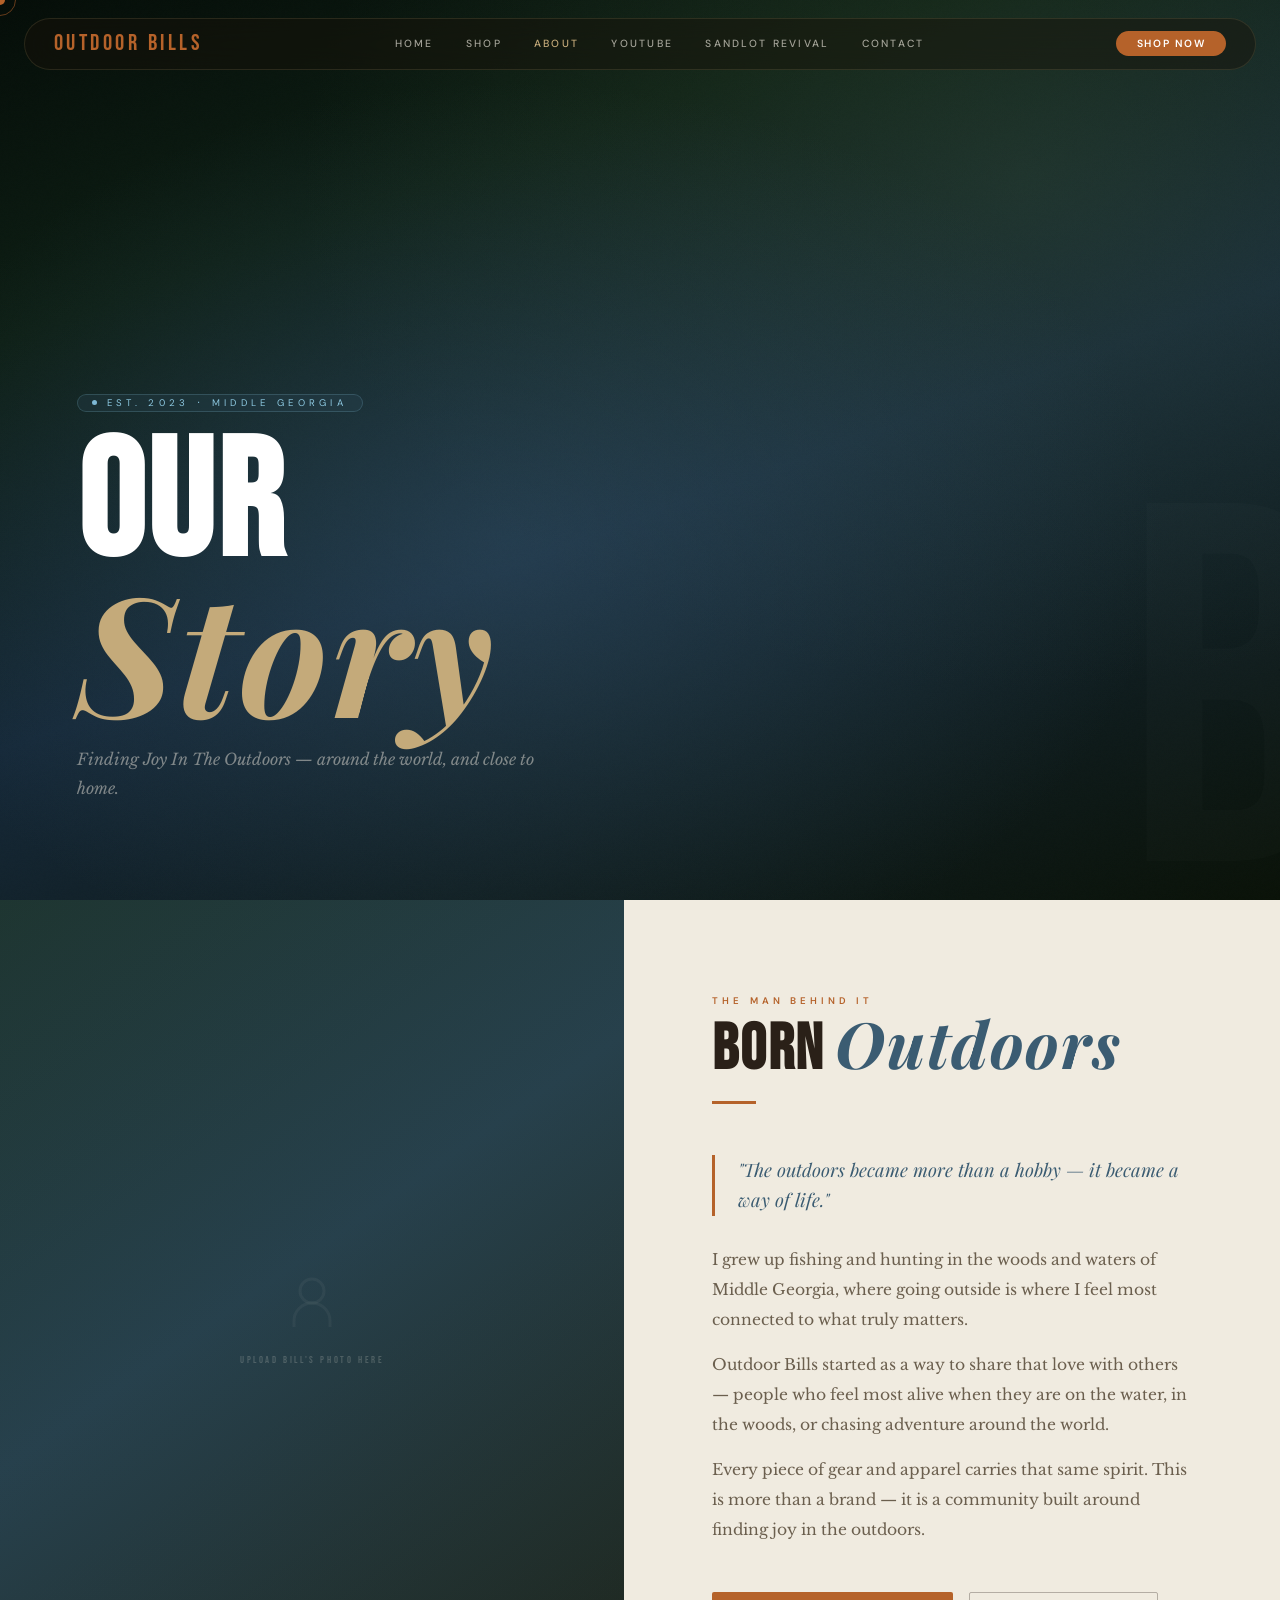
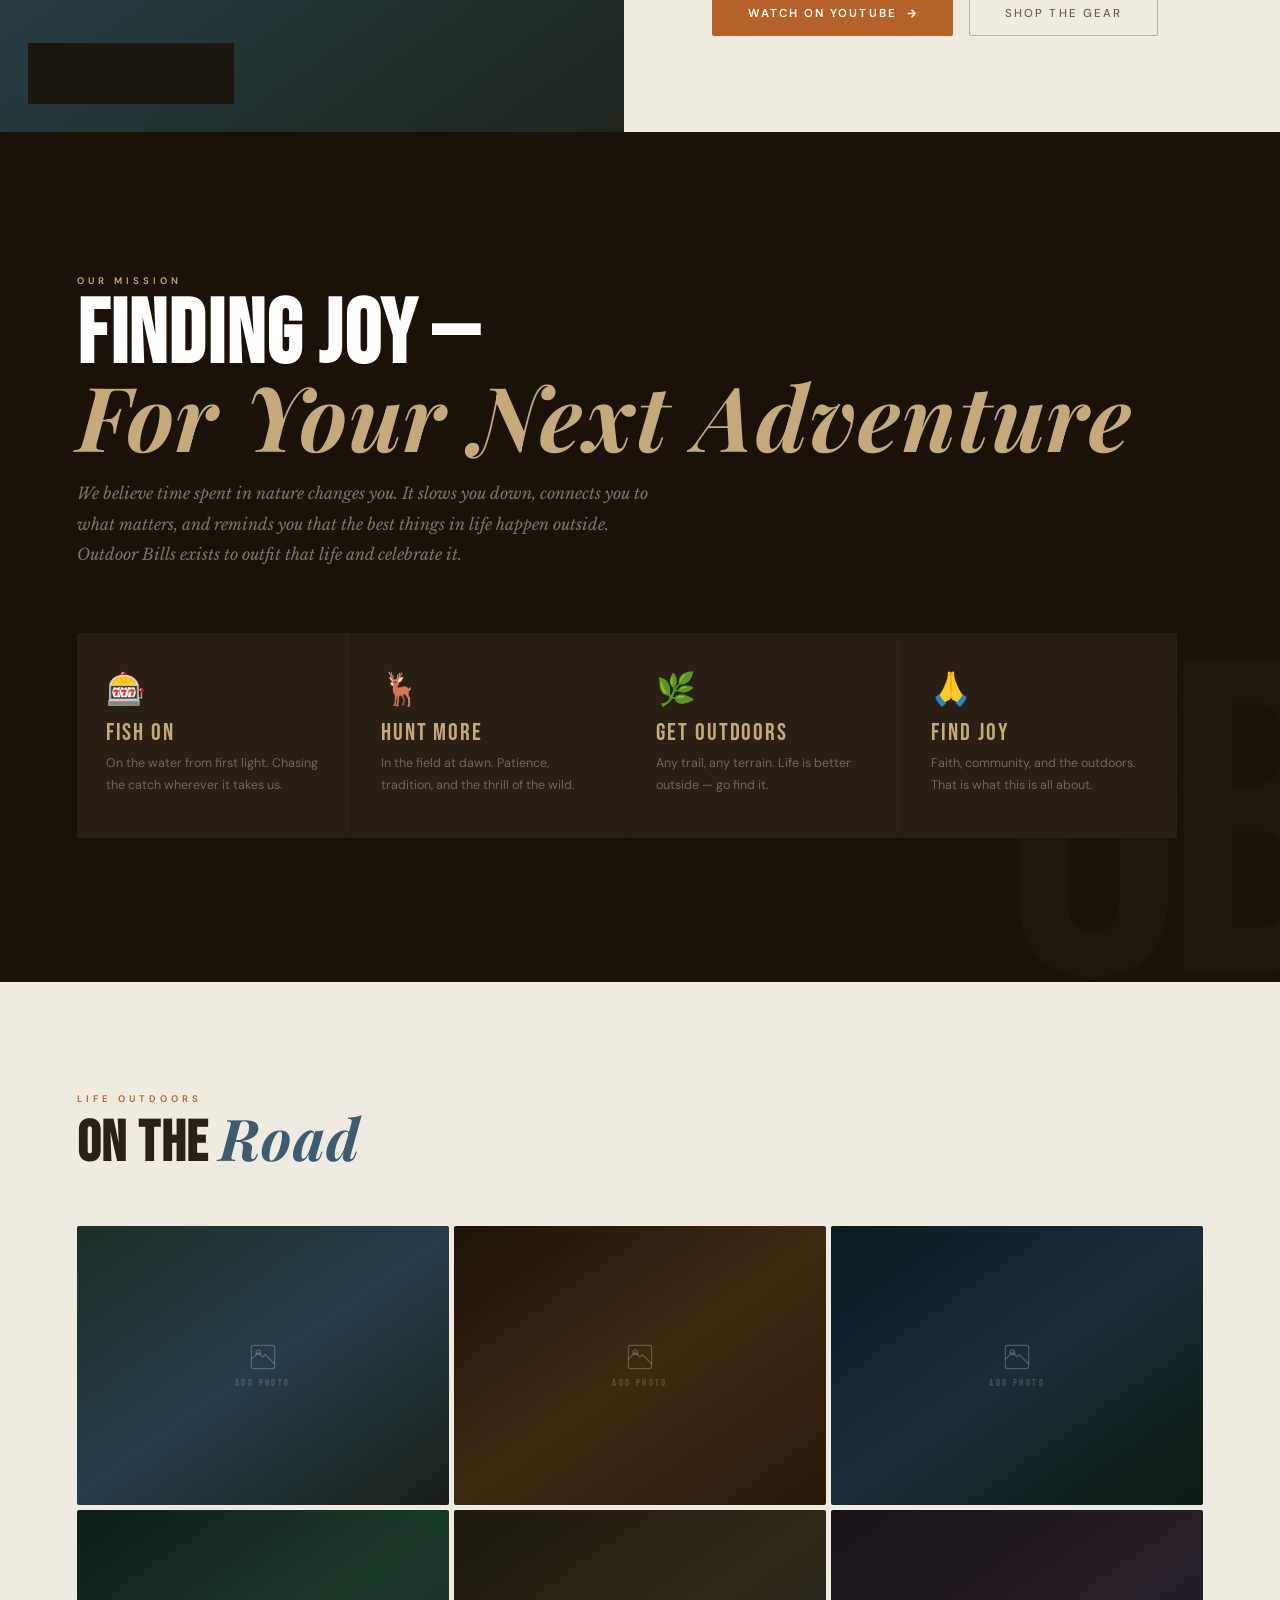
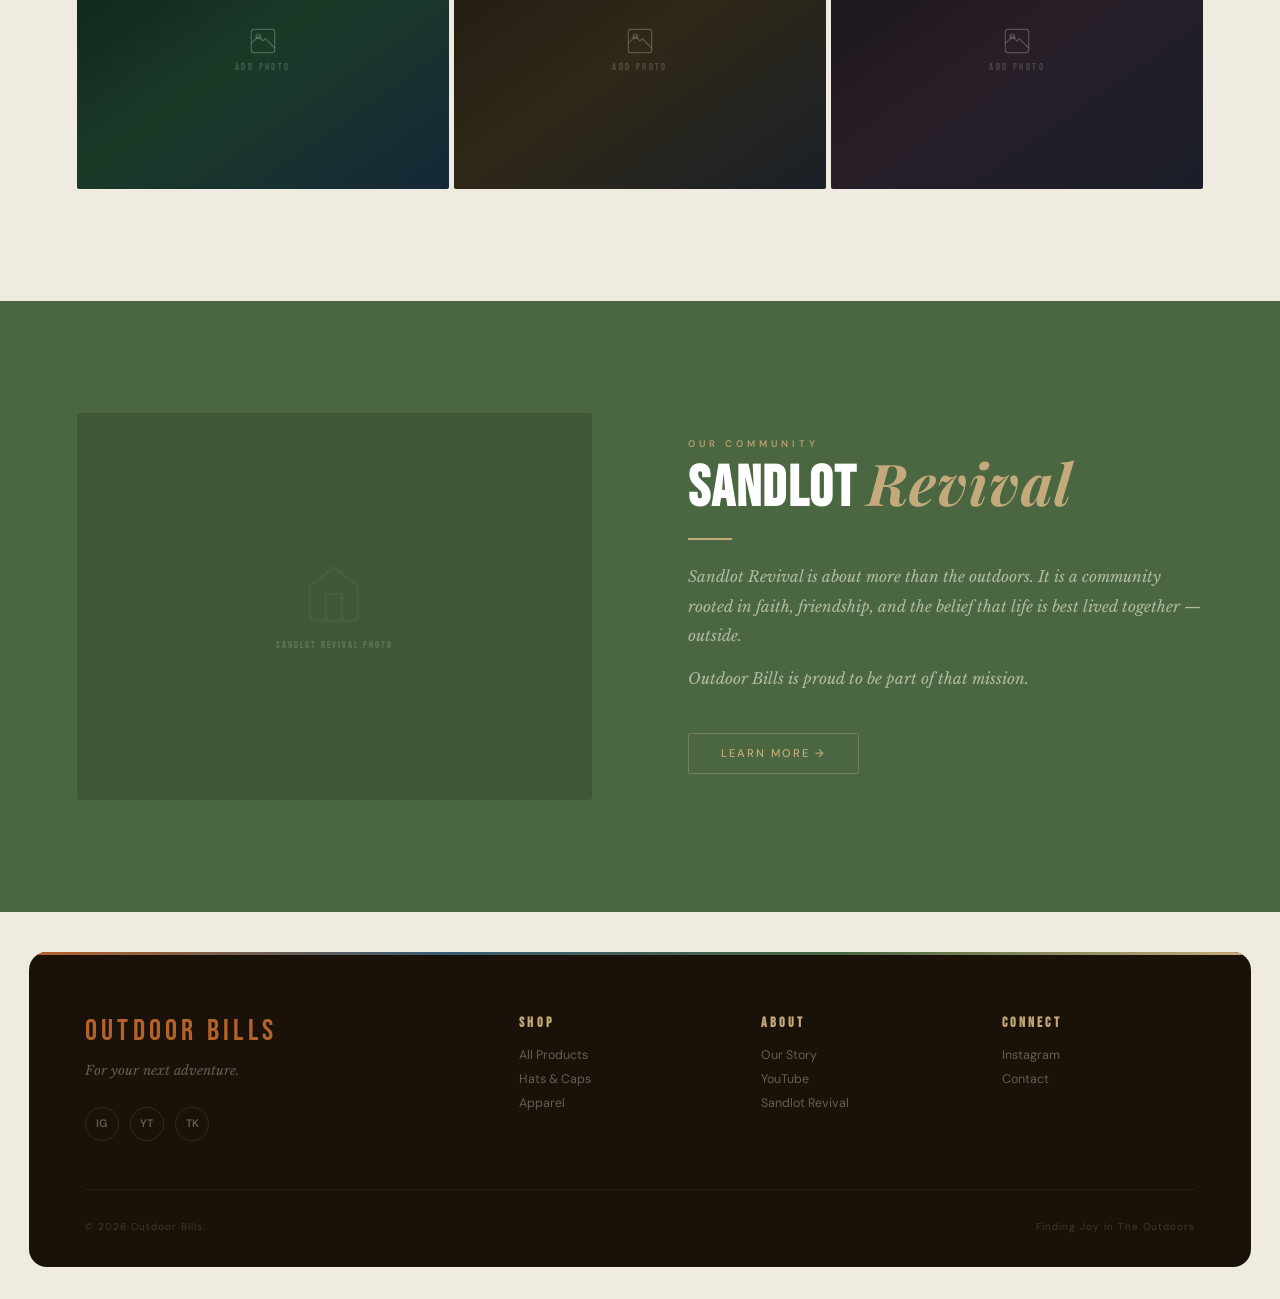
==== about.html @ 82139be9 "Add files via upload" ====
<!DOCTYPE html>
<html lang="en">
<head>
  <meta charset="UTF-8"/>
  <meta name="viewport" content="width=device-width,initial-scale=1.0"/>
  <title>About — Outdoor Bills</title>
  <link rel="stylesheet" href="style.css"/>
  <style>

/* ══ ABOUT HERO ══ */
.about-hero {
  height: 100vh; min-height: 700px; position: relative;
  display: flex; flex-direction: column; justify-content: flex-end;
  overflow: hidden;
  background: linear-gradient(160deg, #050d08 0%, #0d1e14 25%, #152838 55%, #0a1208 100%);
}
.about-hero-glow { position: absolute; inset: 0; pointer-events: none; background: radial-gradient(ellipse at 40% 60%, rgba(59,92,114,.4) 0%, transparent 60%), radial-gradient(ellipse at 80% 20%, rgba(74,103,65,.25) 0%, transparent 50%); }
.about-hero-grain { position: absolute; inset: 0; pointer-events: none; z-index: 1; opacity: .4; mix-blend-mode: overlay; background-image: url("data:image/svg+xml,%3Csvg viewBox='0 0 512 512' xmlns='http://www.w3.org/2000/svg'%3E%3Cfilter id='n'%3E%3CfeTurbulence type='fractalNoise' baseFrequency='.75' numOctaves='4' stitchTiles='stitch'/%3E%3C/filter%3E%3Crect width='100%25' height='100%25' filter='url(%23n)' opacity='.05'/%3E%3C/svg%3E"); }

/* large background letter */
.about-hero-letter { position: absolute; bottom: -4rem; right: -2rem; font-family: var(--ff-head); font-size: 40vw; color: rgba(255,255,255,.015); line-height: 1; pointer-events: none; z-index: 1; letter-spacing: -.04em; }

.about-hero-content { position: relative; z-index: 3; padding: 0 6vw 6rem; }
.about-hero-kicker { display: inline-flex; align-items: center; gap: .6rem; font-size: .6rem; letter-spacing: .45em; text-transform: uppercase; color: #8DC8E0; padding: .22rem .9rem; border: 1px solid rgba(141,200,224,.2); border-radius: 30px; background: rgba(59,92,114,.18); backdrop-filter: blur(8px); margin-bottom: 1.4rem; opacity: 0; animation: rise .8s .3s forwards; }
.about-hero-h1 { font-family: var(--ff-head); font-size: clamp(5rem,13vw,14rem); line-height: .86; letter-spacing: .02em; color: #fff; opacity: 0; animation: rise 1s .5s forwards; }
.about-hero-h1 em { font-family: var(--ff-serif); font-style: italic; color: var(--khaki); display: block; }
.about-hero-sub { font-family: var(--ff-body); font-style: italic; font-size: 1rem; color: rgba(240,235,224,.48); line-height: 1.85; max-width: 480px; margin-top: 1.5rem; opacity: 0; animation: rise 1s .7s forwards; }

@keyframes rise { from{opacity:0;transform:translateY(28px)}to{opacity:1;transform:translateY(0)} }

/* ══ BIO SPLIT ══ */
.bio-split { background: var(--cream); display: grid; grid-template-columns: 1fr 1.05fr; min-height: 90vh; }
.bio-img-col { position: relative; overflow: hidden; min-height: 600px; }
.bio-img-inner { width: 100%; height: 100%; background: linear-gradient(145deg, #1a3028 0%, #243d4a 45%, #1a2018 100%); display: flex; align-items: center; justify-content: center; }
.bio-img-ph { opacity: .22; text-align: center; }
.bio-img-ph p { font-family: var(--ff-head); font-size: .65rem; letter-spacing: .25em; color: var(--cream); margin-top: .8rem; text-transform: uppercase; }
.bio-img-tint { position: absolute; inset: 0; background: linear-gradient(135deg, rgba(59,92,114,.12), rgba(74,103,65,.08)); }
.bio-nameplate { position: absolute; bottom: 1.8rem; left: 1.8rem; z-index: 2; background: rgba(26,18,9,.88); backdrop-filter: blur(10px); padding: .75rem 1.3rem; border-left: 3px solid var(--sienna); }
.bio-nameplate strong { font-family: var(--ff-head); font-size: 1.2rem; letter-spacing: .1em; color: #fff; display: block; }
.bio-nameplate span { font-size: .6rem; letter-spacing: .2em; text-transform: uppercase; color: var(--khaki); }

.bio-text-col { padding: 6rem 5.5rem; display: flex; flex-direction: column; justify-content: center; }
.bio-bar { width: 44px; height: 2.5px; background: var(--sienna); margin: 1.4rem 0; }
.bio-pull { font-family: var(--ff-serif); font-style: italic; font-size: 1.15rem; color: var(--river); border-left: 3px solid var(--sienna); padding-left: 1.4rem; line-height: 1.65; margin: 1.8rem 0; }
.bio-body { font-family: var(--ff-body); font-size: .97rem; line-height: 1.95; color: var(--muted); margin-bottom: .9rem; }

/* ══ MISSION STATEMENT — RAW TYPE ══ */
.mission-raw {
  background: var(--earth);
  padding: 9rem 6vw;
  position: relative; overflow: hidden;
}
.mission-raw::before { content: 'OB'; position: absolute; right: -3rem; bottom: -5rem; font-family: var(--ff-head); font-size: 35vw; color: rgba(255,255,255,.016); line-height: 1; pointer-events: none; letter-spacing: -.04em; }
.mission-raw-inner { position: relative; z-index: 1; max-width: 1100px; }
.mission-big { font-family: var(--ff-head); font-size: clamp(3.5rem, 7vw, 9rem); line-height: .87; letter-spacing: .02em; color: #fff; margin: .8rem 0 1.5rem; }
.mission-big em { font-family: var(--ff-serif); font-style: italic; color: var(--khaki); display: block; }
.mission-sub { font-family: var(--ff-body); font-style: italic; font-size: 1rem; color: rgba(240,235,224,.45); line-height: 1.9; max-width: 580px; margin-bottom: 4rem; }

/* pillars horizontal ══ */
.mission-pillars { display: grid; grid-template-columns: repeat(4,1fr); gap: 1px; background: rgba(255,255,255,.04); }
.mp-card { background: var(--earth2); padding: 2.5rem 1.8rem; border-bottom: 2px solid transparent; transition: border-color .3s, background .3s; }
.mp-card:hover { background: #1f1710; border-bottom-color: var(--sienna); }
.mp-icon { font-size: 2rem; display: block; margin-bottom: 1rem; }
.mp-title { font-family: var(--ff-head); font-size: 1.5rem; letter-spacing: .08em; color: var(--khaki); margin-bottom: .5rem; }
.mp-body { font-size: .78rem; color: rgba(240,235,224,.35); line-height: 1.7; }

/* ══ PHOTO GALLERY ══ */
.gallery-section { background: var(--cream); padding: 7rem 6vw; }
.gallery-grid { display: grid; grid-template-columns: repeat(3,1fr); gap: 5px; margin-top: 3.5rem; }
.gallery-cell { position: relative; overflow: hidden; aspect-ratio: 4/3; border-radius: 2px; }
.gallery-cell-bg { width: 100%; height: 100%; filter: saturate(.75); transition: transform .5s, filter .4s; }
.gallery-cell:hover .gallery-cell-bg { transform: scale(1.07); filter: saturate(1.05); }
.gallery-ph { width: 100%; height: 100%; display: flex; align-items: center; justify-content: center; font-family: var(--ff-head); font-size: .6rem; letter-spacing: .25em; color: rgba(240,235,224,.2); text-transform: uppercase; flex-direction: column; gap: .5rem; }
/* gradient placeholders */
.g1 { background: linear-gradient(145deg,#1a3028,#243d4a,#1a2018); }
.g2 { background: linear-gradient(145deg,#1e1208,#3d2a12,#2a1a0a); }
.g3 { background: linear-gradient(145deg,#0a1a22,#1a2e3a,#0d1a10); }
.g4 { background: linear-gradient(145deg,#0d2018,#1a3a28,#162838); }
.g5 { background: linear-gradient(145deg,#1e1a10,#302818,#1a2028); }
.g6 { background: linear-gradient(145deg,#181218,#281e28,#1a1e28); }

/* ══ SANDLOT TEASER ══ */
.sandlot-teaser { background: var(--moss); padding: 7rem 6vw; display: grid; grid-template-columns: 1fr 1fr; gap: 6rem; align-items: center; }
.st-img { border-radius: 4px; overflow: hidden; aspect-ratio: 4/3; background: rgba(0,0,0,.15); display: flex; align-items: center; justify-content: center; }
.st-img-ph { opacity: .2; text-align: center; }
.st-img-ph p { font-family: var(--ff-head); font-size: .6rem; letter-spacing: .2em; color: var(--cream); margin-top: .7rem; text-transform: uppercase; }
.st-text .ob-eyebrow { color: rgba(196,170,122,.85); }
.st-bar { width: 44px; height: 2.5px; background: var(--khaki); margin: 1.4rem 0; }
.st-body { font-family: var(--ff-body); font-style: italic; font-size: .96rem; line-height: 1.9; color: rgba(240,235,224,.62); margin-bottom: .9rem; }
.st-btn { display: inline-flex; align-items: center; gap: .5rem; margin-top: 1.6rem; padding: .85rem 2rem; border: 1.5px solid rgba(196,170,122,.35); color: var(--khaki); font-size: .7rem; font-weight: 500; letter-spacing: .18em; text-transform: uppercase; border-radius: 2px; transition: all .25s; }
.st-btn:hover { border-color: var(--khaki); background: rgba(196,170,122,.08); transform: translateY(-2px); }

@media (max-width:900px) {
  .bio-split { grid-template-columns: 1fr; }
  .bio-img-col { min-height: 400px; }
  .bio-text-col { padding: 4rem 1.5rem; }
  .mission-pillars { grid-template-columns: repeat(2,1fr); }
  .gallery-grid { grid-template-columns: repeat(2,1fr); }
  .sandlot-teaser { grid-template-columns: 1fr; gap: 3rem; padding: 5rem 1.5rem; }
  .mission-raw { padding: 6rem 1.5rem; }
  .about-hero-content { padding: 0 1.5rem 5rem; }
}
@media (max-width:600px) {
  .mission-pillars { grid-template-columns: 1fr; }
  .gallery-grid { grid-template-columns: 1fr; }
}
  </style>
</head>
<body>
<div id="ob-cursor"></div>
<div id="ob-ring"></div>
<div class="ob-drawer" id="ob-drawer">
  <button class="ob-drawer-close" onclick="closeDrawer()">&#x2715;</button>
  <a href="index.html" onclick="closeDrawer()">Home</a>
  <a href="shop.html" onclick="closeDrawer()">Shop</a>
  <a href="about.html" onclick="closeDrawer()">About</a>
  <a href="youtube.html" onclick="closeDrawer()">YouTube</a>
  <a href="sandlot.html" onclick="closeDrawer()">Sandlot</a>
  <a href="contact.html" onclick="closeDrawer()">Contact</a>
</div>
<nav class="ob-nav">
  <a href="index.html" class="ob-nav-logo">Outdoor Bills</a>
  <div class="ob-nav-links">
    <a href="index.html">Home</a><a href="shop.html">Shop</a><a href="about.html">About</a><a href="youtube.html">YouTube</a><a href="sandlot.html">Sandlot Revival</a><a href="contact.html">Contact</a>
  </div>
  <a href="shop.html" class="ob-nav-cta">Shop Now</a>
  <button class="ob-nav-burger" onclick="openDrawer()"><span></span><span></span><span></span></button>
</nav>

<!-- HERO -->
<section class="about-hero">
  <div class="about-hero-glow"></div>
  <div class="about-hero-grain"></div>
  <div class="about-hero-letter">B</div>
  <div class="about-hero-content">
    <div class="about-hero-kicker"><span style="width:5px;height:5px;background:var(--sky);border-radius:50%;animation:blink 2s infinite"></span> Est. 2023 &#8231; Middle Georgia</div>
    <h1 class="about-hero-h1">Our<br/><em>Story</em></h1>
    <p class="about-hero-sub">Finding Joy In The Outdoors — around the world, and close to home.</p>
  </div>
</section>
<style>@keyframes blink{0%,100%{opacity:1}50%{opacity:.2}}</style>

<!-- BIO SPLIT -->
<section class="bio-split">
  <div class="bio-img-col ob-reveal-l">
    <div class="bio-img-inner">
      <div class="bio-img-ph">
        <svg width="72" height="72" viewBox="0 0 24 24" fill="none" stroke="rgba(240,235,224,.25)" stroke-width="1"><circle cx="12" cy="8" r="4"/><path d="M6 20v-2a6 6 0 0 1 12 0v2"/></svg>
        <p>Upload Bill&apos;s Photo Here</p>
      </div>
    </div>
    <div class="bio-img-tint"></div>
    <div class="bio-nameplate">
      <strong>Bill Leroy</strong>
      <span>Founder, Outdoor Bills</span>
    </div>
  </div>
  <div class="bio-text-col ob-reveal-r">
    <span class="ob-eyebrow">The Man Behind It</span>
    <h2 class="ob-title" style="font-size:clamp(3rem,5vw,5.5rem);color:var(--text);">Born <em style="color:var(--river);">Outdoors</em></h2>
    <div class="bio-bar"></div>
    <div class="bio-pull">"The outdoors became more than a hobby — it became a way of life."</div>
    <p class="bio-body">I grew up fishing and hunting in the woods and waters of Middle Georgia, where going outside is where I feel most connected to what truly matters.</p>
    <p class="bio-body">Outdoor Bills started as a way to share that love with others — people who feel most alive when they are on the water, in the woods, or chasing adventure around the world.</p>
    <p class="bio-body">Every piece of gear and apparel carries that same spirit. This is more than a brand — it is a community built around finding joy in the outdoors.</p>
    <div style="display:flex;gap:1rem;margin-top:2rem;flex-wrap:wrap;">
      <a href="https://www.youtube.com/@bill_leroy" class="btn-solid" target="_blank">Watch on YouTube <svg width="13" height="13" viewBox="0 0 24 24" fill="none" stroke="currentColor" stroke-width="2.5"><path d="M5 12h14M12 5l7 7-7 7"/></svg></a>
      <a href="shop.html" class="btn-outline btn-outline-dark">Shop the Gear</a>
    </div>
  </div>
</section>

<!-- MISSION -->
<section class="mission-raw">
  <div class="mission-raw-inner">
    <span class="ob-eyebrow khaki ob-reveal">Our Mission</span>
    <h2 class="mission-big ob-reveal d1">Finding Joy —<br/><em>For Your Next Adventure</em></h2>
    <p class="mission-sub ob-reveal d2">We believe time spent in nature changes you. It slows you down, connects you to what matters, and reminds you that the best things in life happen outside. Outdoor Bills exists to outfit that life and celebrate it.</p>
    <div class="mission-pillars">
      <div class="mp-card ob-reveal d1"><span class="mp-icon">&#127920;</span><div class="mp-title">Fish On</div><p class="mp-body">On the water from first light. Chasing the catch wherever it takes us.</p></div>
      <div class="mp-card ob-reveal d2"><span class="mp-icon">&#129420;</span><div class="mp-title">Hunt More</div><p class="mp-body">In the field at dawn. Patience, tradition, and the thrill of the wild.</p></div>
      <div class="mp-card ob-reveal d3"><span class="mp-icon">&#127807;</span><div class="mp-title">Get Outdoors</div><p class="mp-body">Any trail, any terrain. Life is better outside — go find it.</p></div>
      <div class="mp-card ob-reveal d4"><span class="mp-icon">&#128591;</span><div class="mp-title">Find Joy</div><p class="mp-body">Faith, community, and the outdoors. That is what this is all about.</p></div>
    </div>
  </div>
</section>

<!-- GALLERY -->
<section class="gallery-section">
  <div class="ob-reveal">
    <span class="ob-eyebrow">Life Outdoors</span>
    <h2 class="ob-title" style="font-size:clamp(2.5rem,4.5vw,5rem);color:var(--text);">On The <em style="color:var(--river);">Road</em></h2>
  </div>
  <div class="gallery-grid">
    <div class="gallery-cell ob-reveal d1"><div class="gallery-ph g1"><svg width="28" height="28" viewBox="0 0 24 24" fill="none" stroke="rgba(240,235,224,.25)" stroke-width="1"><rect x="2" y="2" width="20" height="20" rx="2"/><circle cx="8" cy="8" r="2"/><path d="m2 14 6-6 4 4 2-2 8 8"/></svg><span>Add Photo</span></div></div>
    <div class="gallery-cell ob-reveal d2"><div class="gallery-ph g2"><svg width="28" height="28" viewBox="0 0 24 24" fill="none" stroke="rgba(240,235,224,.25)" stroke-width="1"><rect x="2" y="2" width="20" height="20" rx="2"/><circle cx="8" cy="8" r="2"/><path d="m2 14 6-6 4 4 2-2 8 8"/></svg><span>Add Photo</span></div></div>
    <div class="gallery-cell ob-reveal d3"><div class="gallery-ph g3"><svg width="28" height="28" viewBox="0 0 24 24" fill="none" stroke="rgba(240,235,224,.25)" stroke-width="1"><rect x="2" y="2" width="20" height="20" rx="2"/><circle cx="8" cy="8" r="2"/><path d="m2 14 6-6 4 4 2-2 8 8"/></svg><span>Add Photo</span></div></div>
    <div class="gallery-cell ob-reveal d1"><div class="gallery-ph g4"><svg width="28" height="28" viewBox="0 0 24 24" fill="none" stroke="rgba(240,235,224,.25)" stroke-width="1"><rect x="2" y="2" width="20" height="20" rx="2"/><circle cx="8" cy="8" r="2"/><path d="m2 14 6-6 4 4 2-2 8 8"/></svg><span>Add Photo</span></div></div>
    <div class="gallery-cell ob-reveal d2"><div class="gallery-ph g5"><svg width="28" height="28" viewBox="0 0 24 24" fill="none" stroke="rgba(240,235,224,.25)" stroke-width="1"><rect x="2" y="2" width="20" height="20" rx="2"/><circle cx="8" cy="8" r="2"/><path d="m2 14 6-6 4 4 2-2 8 8"/></svg><span>Add Photo</span></div></div>
    <div class="gallery-cell ob-reveal d3"><div class="gallery-ph g6"><svg width="28" height="28" viewBox="0 0 24 24" fill="none" stroke="rgba(240,235,224,.25)" stroke-width="1"><rect x="2" y="2" width="20" height="20" rx="2"/><circle cx="8" cy="8" r="2"/><path d="m2 14 6-6 4 4 2-2 8 8"/></svg><span>Add Photo</span></div></div>
  </div>
</section>

<!-- SANDLOT TEASER -->
<section class="sandlot-teaser">
  <div class="st-img ob-reveal-l">
    <div class="st-img-ph">
      <svg width="64" height="64" viewBox="0 0 24 24" fill="none" stroke="rgba(240,235,224,.25)" stroke-width="1"><path d="M3 9l9-7 9 7v11a2 2 0 0 1-2 2H5a2 2 0 0 1-2-2z"/><polyline points="9 22 9 12 15 12 15 22"/></svg>
      <p>Sandlot Revival Photo</p>
    </div>
  </div>
  <div class="st-text ob-reveal-r">
    <span class="ob-eyebrow">Our Community</span>
    <h2 class="ob-title" style="font-size:clamp(2.5rem,4.5vw,5rem);color:#fff;">Sandlot <em style="color:var(--khaki);">Revival</em></h2>
    <div class="st-bar"></div>
    <p class="st-body">Sandlot Revival is about more than the outdoors. It is a community rooted in faith, friendship, and the belief that life is best lived together — outside.</p>
    <p class="st-body">Outdoor Bills is proud to be part of that mission.</p>
    <a href="sandlot.html" class="st-btn">Learn More &#8594;</a>
  </div>
</section>

<!-- FOOTER -->
<div class="ob-footer-wrap">
  <footer class="ob-footer">
    <div class="ob-footer-grid">
      <div><a href="index.html" class="ob-footer-logo">Outdoor Bills</a><p class="ob-footer-tag">For your next adventure.</p><div class="ob-footer-soc"><a href="https://instagram.com/outdoorbills" target="_blank">IG</a><a href="https://www.youtube.com/@bill_leroy" target="_blank">YT</a><a href="https://tiktok.com/@outdoorbills" target="_blank">TK</a></div></div>
      <div class="ob-footer-col"><h5>Shop</h5><ul><li><a href="shop.html">All Products</a></li><li><a href="shop.html">Hats &amp; Caps</a></li><li><a href="shop.html">Apparel</a></li></ul></div>
      <div class="ob-footer-col"><h5>About</h5><ul><li><a href="about.html">Our Story</a></li><li><a href="youtube.html">YouTube</a></li><li><a href="sandlot.html">Sandlot Revival</a></li></ul></div>
      <div class="ob-footer-col"><h5>Connect</h5><ul><li><a href="https://instagram.com/outdoorbills" target="_blank">Instagram</a></li><li><a href="contact.html">Contact</a></li></ul></div>
    </div>
    <div class="ob-footer-bottom"><span>&copy; <span class="ob-year"></span> Outdoor Bills.</span><span>Finding Joy In The Outdoors</span></div>
  </footer>
</div>
<script src="main.js"></script>
</body>
</html>
---- style.css ----
/* ============================================================
   OUTDOOR BILLS — Global Styles
   outdoor-first, cinematic, editorial
   ============================================================ */

@import url('https://fonts.googleapis.com/css2?family=Bebas+Neue&family=Playfair+Display:ital,wght@0,400;0,700;1,400;1,700&family=Libre+Baskerville:ital,wght@0,400;1,400&family=DM+Sans:opsz,wght@9..40,300;9..40,400;9..40,500;9..40,600&display=swap');

/* ── VARIABLES ── */
:root {
  --river:   #3B5C72;
  --sky:     #7EB8D4;
  --moss:    #4A6741;
  --sage:    #7A9B6E;
  --khaki:   #C4AA7A;
  --earth:   #1A1209;
  --earth2:  #2A1F14;
  --cream:   #F0EBE0;
  --card:    #FAFAF6;
  --sienna:  #B5622A;
  --text:    #2A2018;
  --muted:   #6B5F4E;
  --border:  #DDD5C6;
  --peach:   #E8C4A0;
  --ff-head: 'Bebas Neue', sans-serif;
  --ff-serif: 'Playfair Display', serif;
  --ff-body: 'Libre Baskerville', serif;
  --ff-ui:   'DM Sans', sans-serif;
}

/* ── RESET ── */
*, *::before, *::after { box-sizing: border-box; margin: 0; padding: 0; }
html { scroll-behavior: smooth; }
body { font-family: var(--ff-ui); background: var(--earth); color: var(--cream); overflow-x: hidden; line-height: 1; }
a { text-decoration: none; color: inherit; }
img { max-width: 100%; display: block; }
ul { list-style: none; }
button { font-family: var(--ff-ui); }

/* ── CURSOR ── */
*, *::before, *::after { cursor: none !important; }
#ob-cursor { width:10px;height:10px;background:var(--sienna);border-radius:50%;position:fixed;pointer-events:none;z-index:9999;transform:translate(-50%,-50%);transition:width .2s,height .2s,background .25s; }
#ob-ring   { width:32px;height:32px;border:1.5px solid rgba(181,98,42,.55);border-radius:50%;position:fixed;pointer-events:none;z-index:9998;transform:translate(-50%,-50%);transition:width .35s,height .35s,opacity .3s; }
body.hov #ob-cursor { width:18px;height:18px;background:var(--khaki); }
body.hov #ob-ring   { width:50px;height:50px;opacity:.25; }

/* ── NAV ── */
.ob-nav {
  position: fixed; top: 1.1rem; left: 50%; transform: translateX(-50%);
  width: calc(100% - 3rem); max-width: 1320px; z-index: 500;
  display: flex; align-items: center; justify-content: space-between;
  padding: .8rem 1.8rem;
  background: rgba(26,18,9,.45);
  backdrop-filter: blur(22px); -webkit-backdrop-filter: blur(22px);
  border: 1px solid rgba(196,170,122,.15);
  border-radius: 60px;
  transition: background .4s, box-shadow .4s;
}
.ob-nav.solid { background: rgba(26,18,9,.97); box-shadow: 0 8px 40px rgba(0,0,0,.4); }
.ob-nav-logo { font-family: var(--ff-head); font-size: 1.45rem; letter-spacing: .15em; color: var(--sienna); transition: color .2s; }
.ob-nav-logo:hover { color: var(--khaki); }
.ob-nav-links { display: flex; gap: 2rem; }
.ob-nav-links a { font-size: .65rem; letter-spacing: .22em; text-transform: uppercase; font-weight: 500; color: rgba(240,235,224,.65); transition: color .2s; }
.ob-nav-links a:hover, .ob-nav-links a.active { color: var(--khaki); }
.ob-nav-cta { font-size: .65rem; letter-spacing: .15em; text-transform: uppercase; font-weight: 600; color: #fff; background: var(--sienna); padding: .45rem 1.3rem; border-radius: 30px; transition: background .2s, transform .2s; }
.ob-nav-cta:hover { background: #9a4e1e; transform: scale(1.04); }
.ob-nav-burger { display: none; flex-direction: column; gap: 5px; background: none; border: none; padding: 4px; }
.ob-nav-burger span { display: block; width: 22px; height: 1.5px; background: rgba(240,235,224,.8); border-radius: 2px; transition: .3s; }

/* ── MOBILE DRAWER ── */
.ob-drawer { position: fixed; inset: 0; z-index: 490; background: rgba(26,18,9,.98); backdrop-filter: blur(20px); display: flex; flex-direction: column; align-items: center; justify-content: center; gap: 2.5rem; opacity: 0; pointer-events: none; transition: opacity .35s; }
.ob-drawer.open { opacity: 1; pointer-events: all; }
.ob-drawer a { font-family: var(--ff-head); font-size: 3.5rem; letter-spacing: .08em; color: rgba(240,235,224,.65); transition: color .2s; }
.ob-drawer a:hover { color: var(--khaki); }
.ob-drawer-close { position: absolute; top: 1.5rem; right: 1.8rem; background: none; border: none; color: rgba(240,235,224,.4); font-size: 1.6rem; transition: color .2s; }
.ob-drawer-close:hover { color: var(--cream); }

/* ── MARQUEE ── */
.ob-marquee { background: var(--earth); overflow: hidden; white-space: nowrap; padding: .8rem 0; border-top: 1px solid rgba(59,92,114,.3); border-bottom: 1px solid rgba(59,92,114,.3); }
.ob-marquee-track { display: inline-flex; animation: marqueeScroll 24s linear infinite; }
.ob-marquee-track span { font-family: var(--ff-head); font-size: .88rem; letter-spacing: .3em; color: rgba(240,235,224,.65); padding: 0 2.5rem; text-transform: uppercase; }
.ob-marquee-gem { color: var(--river) !important; padding: 0 .3rem !important; font-size: .55rem !important; vertical-align: middle; }
@keyframes marqueeScroll { from{transform:translateX(0)} to{transform:translateX(-50%)} }

/* ── SCROLL REVEAL ── */
.ob-reveal { opacity: 0; transform: translateY(30px); transition: opacity .75s ease, transform .75s ease; }
.ob-reveal.show { opacity: 1; transform: translateY(0); }
.ob-reveal-l { opacity: 0; transform: translateX(-35px); transition: opacity .75s ease, transform .75s ease; }
.ob-reveal-l.show { opacity: 1; transform: translateX(0); }
.ob-reveal-r { opacity: 0; transform: translateX(35px); transition: opacity .75s ease, transform .75s ease; }
.ob-reveal-r.show { opacity: 1; transform: translateX(0); }
.d1{transition-delay:.1s} .d2{transition-delay:.2s} .d3{transition-delay:.3s} .d4{transition-delay:.4s} .d5{transition-delay:.5s}

/* ── BUTTONS ── */
.btn-solid { display: inline-flex; align-items: center; gap: .5rem; padding: .95rem 2.2rem; background: var(--sienna); color: #fff; font-size: .72rem; font-weight: 600; letter-spacing: .18em; text-transform: uppercase; border-radius: 2px; border: none; transition: background .2s, transform .25s, box-shadow .25s; }
.btn-solid:hover { background: #9a4e1e; transform: translateY(-3px); box-shadow: 0 14px 44px rgba(181,98,42,.38); }
.btn-solid svg { transition: transform .2s; }
.btn-solid:hover svg { transform: translateX(4px); }
.btn-outline { display: inline-flex; align-items: center; gap: .5rem; padding: .95rem 2.2rem; border: 1.5px solid rgba(240,235,224,.25); color: rgba(240,235,224,.75); font-size: .72rem; font-weight: 500; letter-spacing: .18em; text-transform: uppercase; border-radius: 2px; transition: border-color .2s, color .2s, transform .25s; }
.btn-outline:hover { border-color: var(--khaki); color: var(--khaki); transform: translateY(-3px); }
.btn-outline-dark { border-color: rgba(42,32,24,.3); color: var(--muted); }
.btn-outline-dark:hover { border-color: var(--river); color: var(--river); }

/* ── SECTION LABELS ── */
.ob-eyebrow { font-size: .6rem; letter-spacing: .42em; text-transform: uppercase; font-weight: 600; color: var(--sienna); display: block; margin-bottom: .55rem; }
.ob-eyebrow.light { color: var(--peach); }
.ob-eyebrow.khaki { color: var(--khaki); }
.ob-title { font-family: var(--ff-head); line-height: .9; letter-spacing: .025em; }
.ob-title em { font-family: var(--ff-serif); font-style: italic; }

/* ── FOOTER ── */
.ob-footer-wrap { background: var(--cream); padding: 2.5rem 1.8rem 2rem; }
.ob-footer { background: var(--earth); border-radius: 18px; padding: 4rem 3.5rem 2.2rem; position: relative; overflow: hidden; }
.ob-footer::before { content:''; position:absolute;top:0;left:0;right:0;height:3px;background:linear-gradient(90deg,var(--sienna),var(--river),var(--moss),var(--khaki)); }
.ob-footer-grid { display: grid; grid-template-columns: 2fr 1fr 1fr 1fr; gap: 3rem; padding-bottom: 3rem; border-bottom: 1px solid rgba(255,255,255,.055); margin-bottom: 2rem; }
.ob-footer-logo { font-family: var(--ff-head); font-size: 1.9rem; letter-spacing: .14em; color: var(--sienna); display: block; margin-bottom: .9rem; transition: color .2s; }
.ob-footer-logo:hover { color: var(--khaki); }
.ob-footer-tag { font-family: var(--ff-body); font-style: italic; font-size: .82rem; color: rgba(240,235,224,.35); line-height: 1.7; max-width: 220px; }
.ob-footer-soc { display: flex; gap: .7rem; margin-top: 1.5rem; }
.ob-footer-soc a { width:34px;height:34px;border-radius:50%;border:1px solid rgba(240,235,224,.1);display:flex;align-items:center;justify-content:center;font-size:.68rem;font-weight:600;color:rgba(240,235,224,.35);transition:border-color .2s,color .2s; }
.ob-footer-soc a:hover { border-color: var(--khaki); color: var(--khaki); }
.ob-footer-col h5 { font-family: var(--ff-head); font-size: .88rem; letter-spacing: .22em; color: var(--khaki); margin-bottom: 1rem; }
.ob-footer-col li { margin-bottom: .5rem; }
.ob-footer-col a { font-size: .78rem; color: rgba(240,235,224,.35); transition: color .2s; }
.ob-footer-col a:hover { color: rgba(240,235,224,.85); }
.ob-footer-bottom { display: flex; align-items: center; justify-content: space-between; font-size: .62rem; letter-spacing: .1em; color: rgba(240,235,224,.18); flex-wrap: wrap; gap: .5rem; }

/* ── PAGE TRANSITION ── */
.page-fade { animation: pageFadeIn .55s ease forwards; }
@keyframes pageFadeIn { from{opacity:0;transform:translateY(12px)} to{opacity:1;transform:translateY(0)} }

/* ── RESPONSIVE ── */
@media (max-width: 900px) {
  .ob-nav-links, .ob-nav-cta { display: none; }
  .ob-nav-burger { display: flex; }
  .ob-footer-grid { grid-template-columns: 1fr 1fr; gap: 2rem; }
}
@media (max-width: 500px) {
  .ob-footer-grid { grid-template-columns: 1fr; }
  .ob-footer { padding: 3rem 1.5rem 1.8rem; border-radius: 12px; }
}
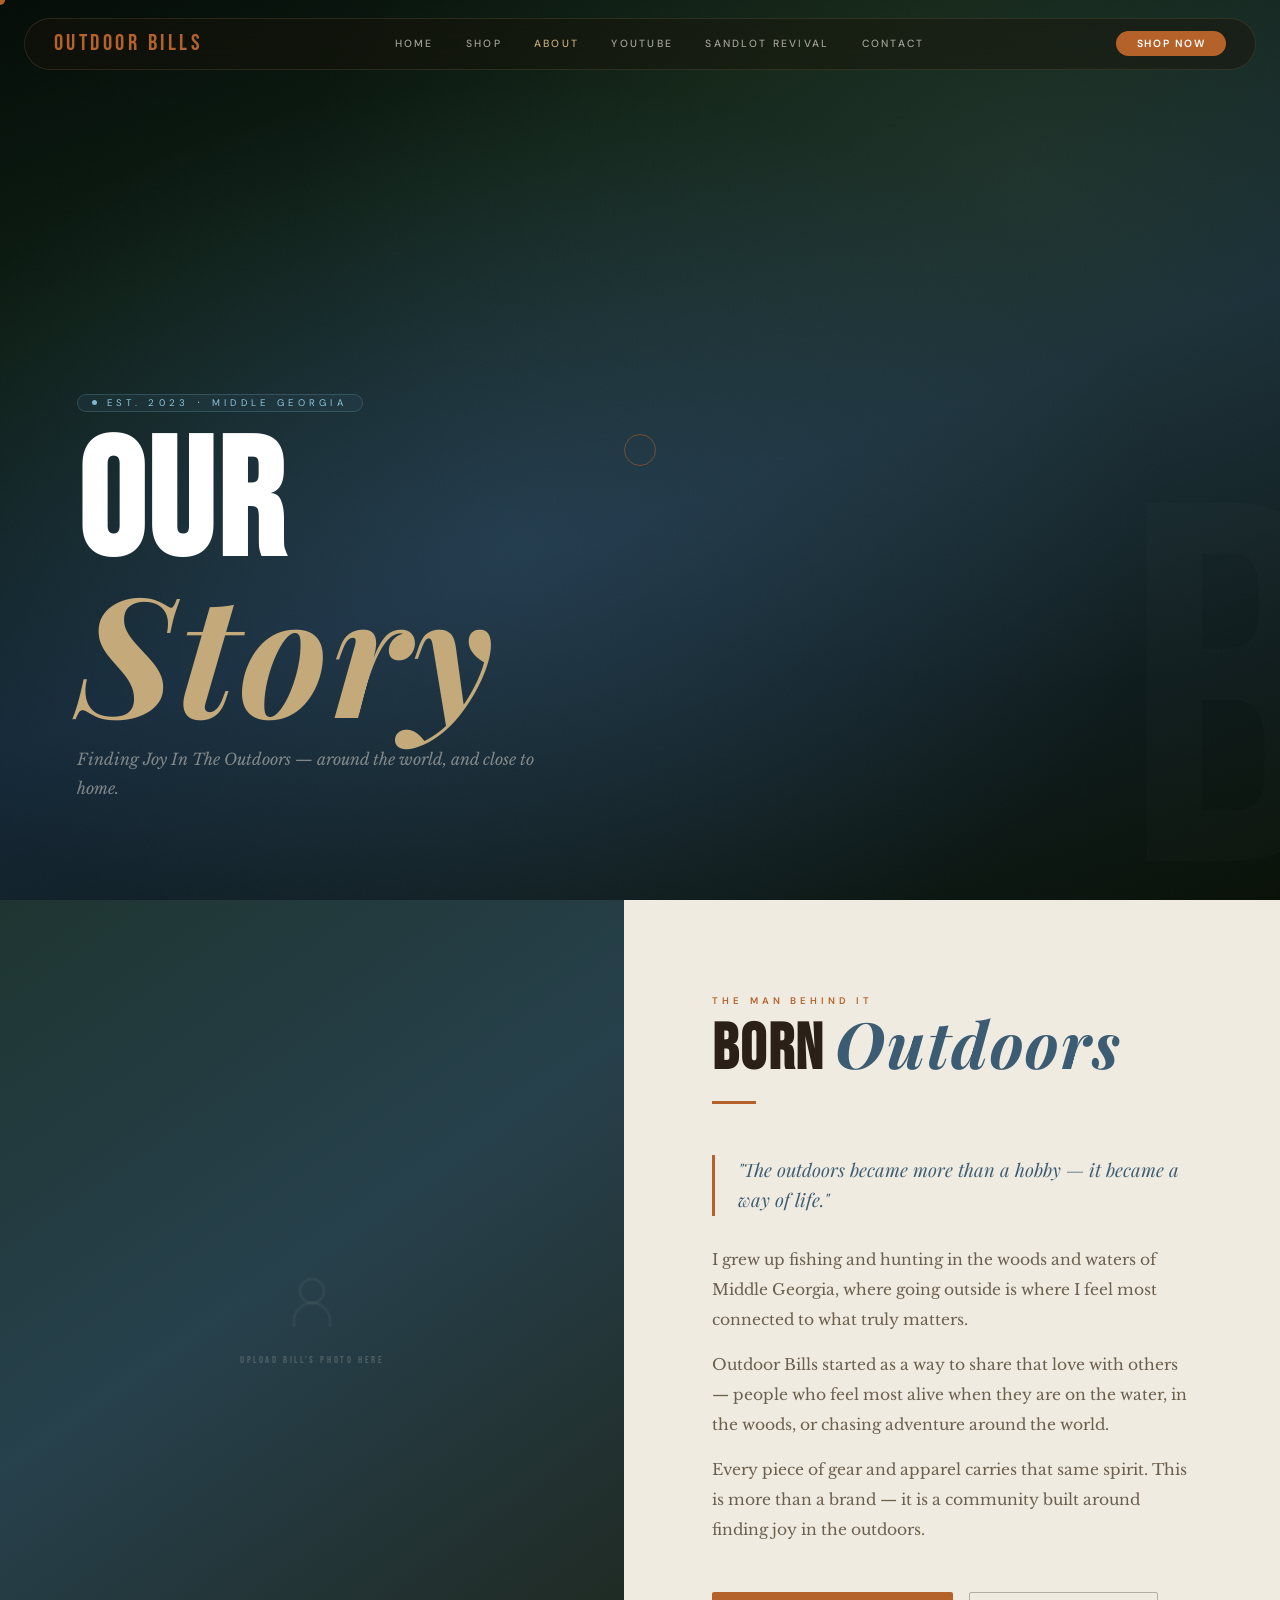
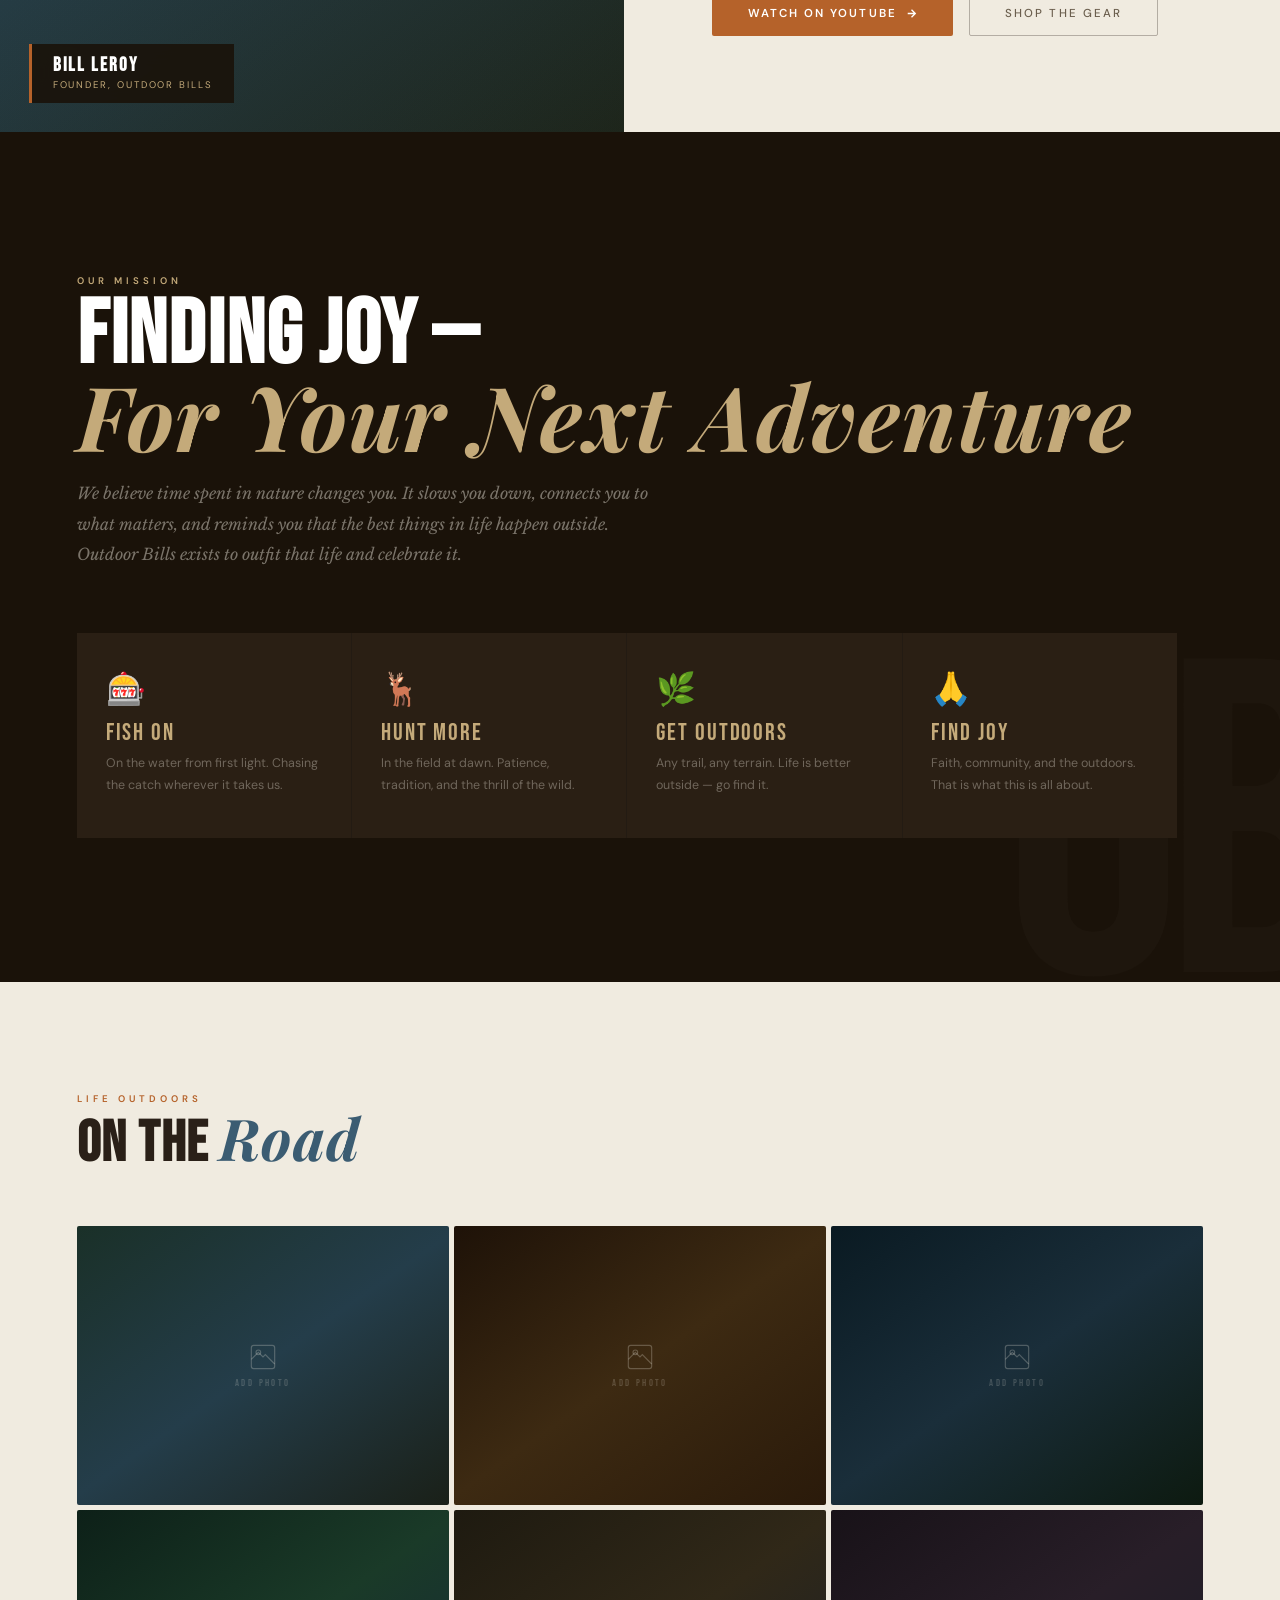
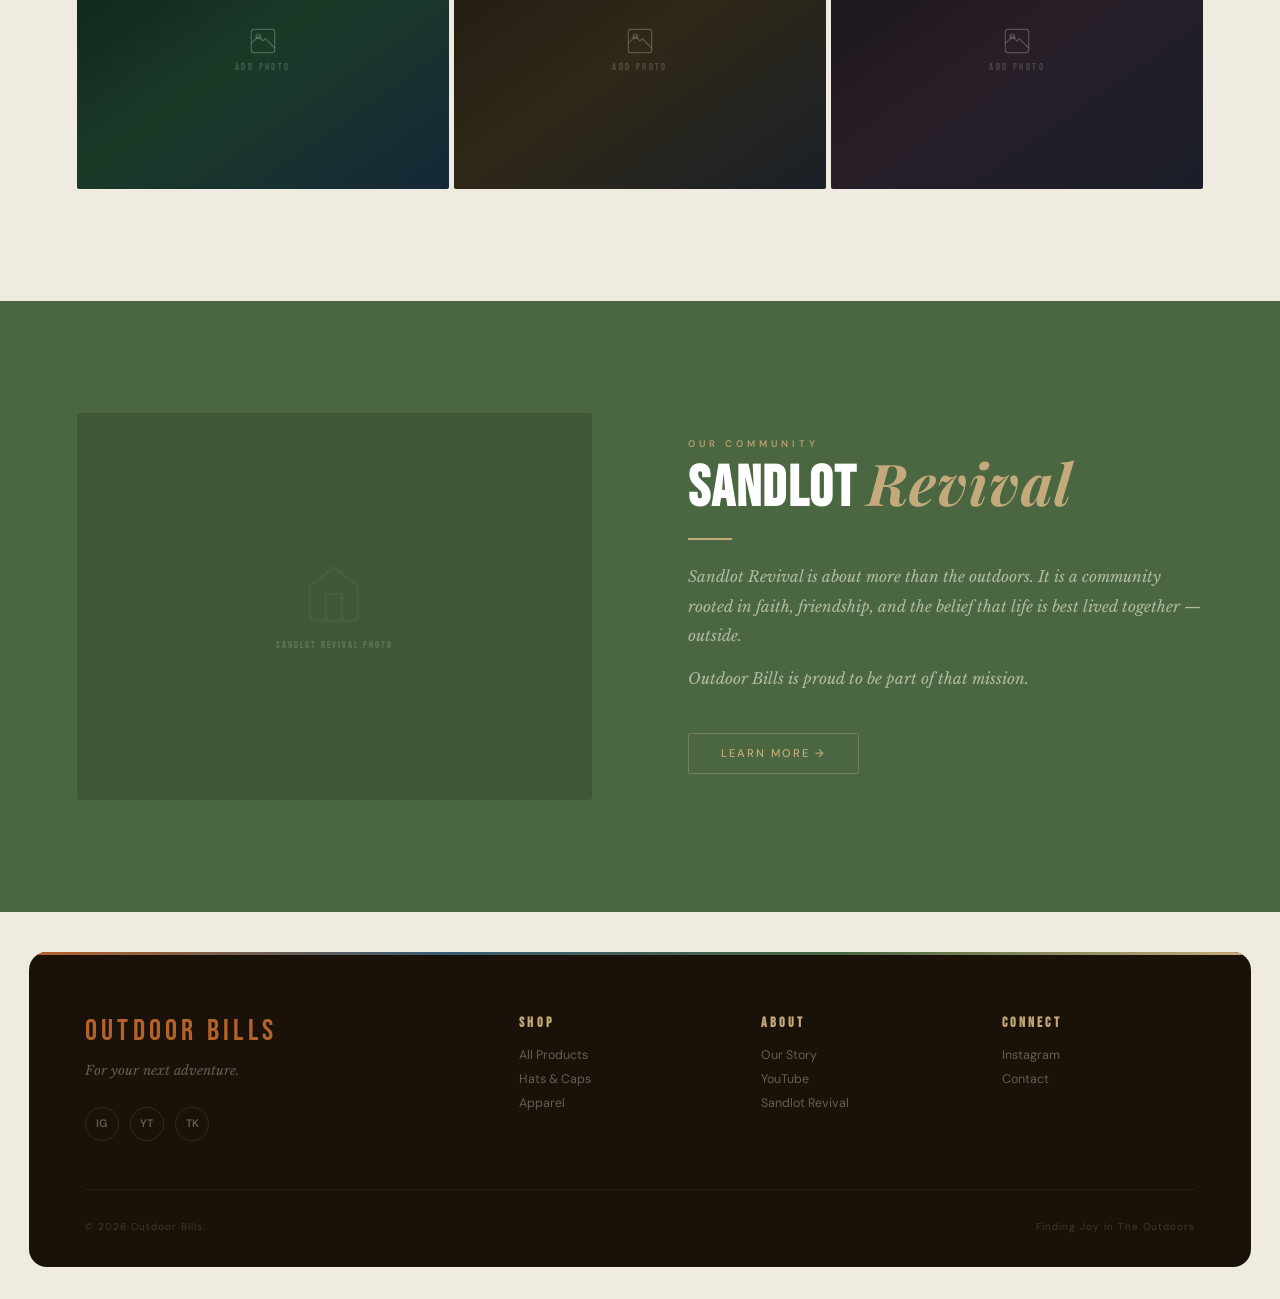
==== commit d7a50ddd: "Add files via upload" ====
--- a/about.html
+++ b/about.html
@@ -107,6 +107,23 @@
   </style>
 </head>
 <body>
+
+<!-- ╔═══════════════════════════════════════════════════════════
+     ║  HOW TO ADD BACKGROUND PHOTOS TO THIS PAGE
+     ║
+     ║  1. Upload your photo to the same folder as this HTML file
+     ║  2. Find the hero section below (class="*-hero")
+     ║  3. Find the element with class ending in "-bg" or "-glow"
+     ║  4. Add this to its style:
+     ║        background-image: url("your-photo.jpg");
+     ║        background-size: cover;
+     ║        background-position: center;
+     ║
+     ║  HOW TO ADD PHOTOS IN GALLERY / PRODUCT SECTIONS:
+     ║  Find any div with class "gallery-ph" or "prod-img-inner"
+     ║  Replace the entire div with:
+     ║        <img src="your-photo.jpg" style="width:100%;height:100%;object-fit:cover;"/>
+     ╚═══════════════════════════════════════════════════════════ -->
 <div id="ob-cursor"></div>
 <div id="ob-ring"></div>
 <div class="ob-drawer" id="ob-drawer">
--- a/style.css
+++ b/style.css
@@ -38,10 +38,26 @@
 
 /* ── CURSOR ── */
 *, *::before, *::after { cursor: none !important; }
-#ob-cursor { width:10px;height:10px;background:var(--sienna);border-radius:50%;position:fixed;pointer-events:none;z-index:9999;transform:translate(-50%,-50%);transition:width .2s,height .2s,background .25s; }
-#ob-ring   { width:32px;height:32px;border:1.5px solid rgba(181,98,42,.55);border-radius:50%;position:fixed;pointer-events:none;z-index:9998;transform:translate(-50%,-50%);transition:width .35s,height .35s,opacity .3s; }
-body.hov #ob-cursor { width:18px;height:18px;background:var(--khaki); }
-body.hov #ob-ring   { width:50px;height:50px;opacity:.25; }
+#ob-cursor {
+  width: 10px; height: 10px;
+  background: var(--sienna);
+  border-radius: 50%;
+  position: fixed; pointer-events: none; z-index: 9999;
+  transform: translate(-50%, -50%);
+  transition: width .2s, height .2s, background .25s, opacity .15s;
+  will-change: left, top;
+}
+#ob-ring {
+  width: 32px; height: 32px;
+  border: 1.5px solid rgba(181,98,42,.55);
+  border-radius: 50%;
+  position: fixed; pointer-events: none; z-index: 9998;
+  transform: translate(-50%, -50%);
+  transition: width .3s, height .3s, opacity .2s;
+  will-change: left, top;
+}
+body.hov #ob-cursor { width: 18px; height: 18px; background: var(--khaki); }
+body.hov #ob-ring   { width: 52px; height: 52px; opacity: .22; }
 
 /* ── NAV ── */
 .ob-nav {
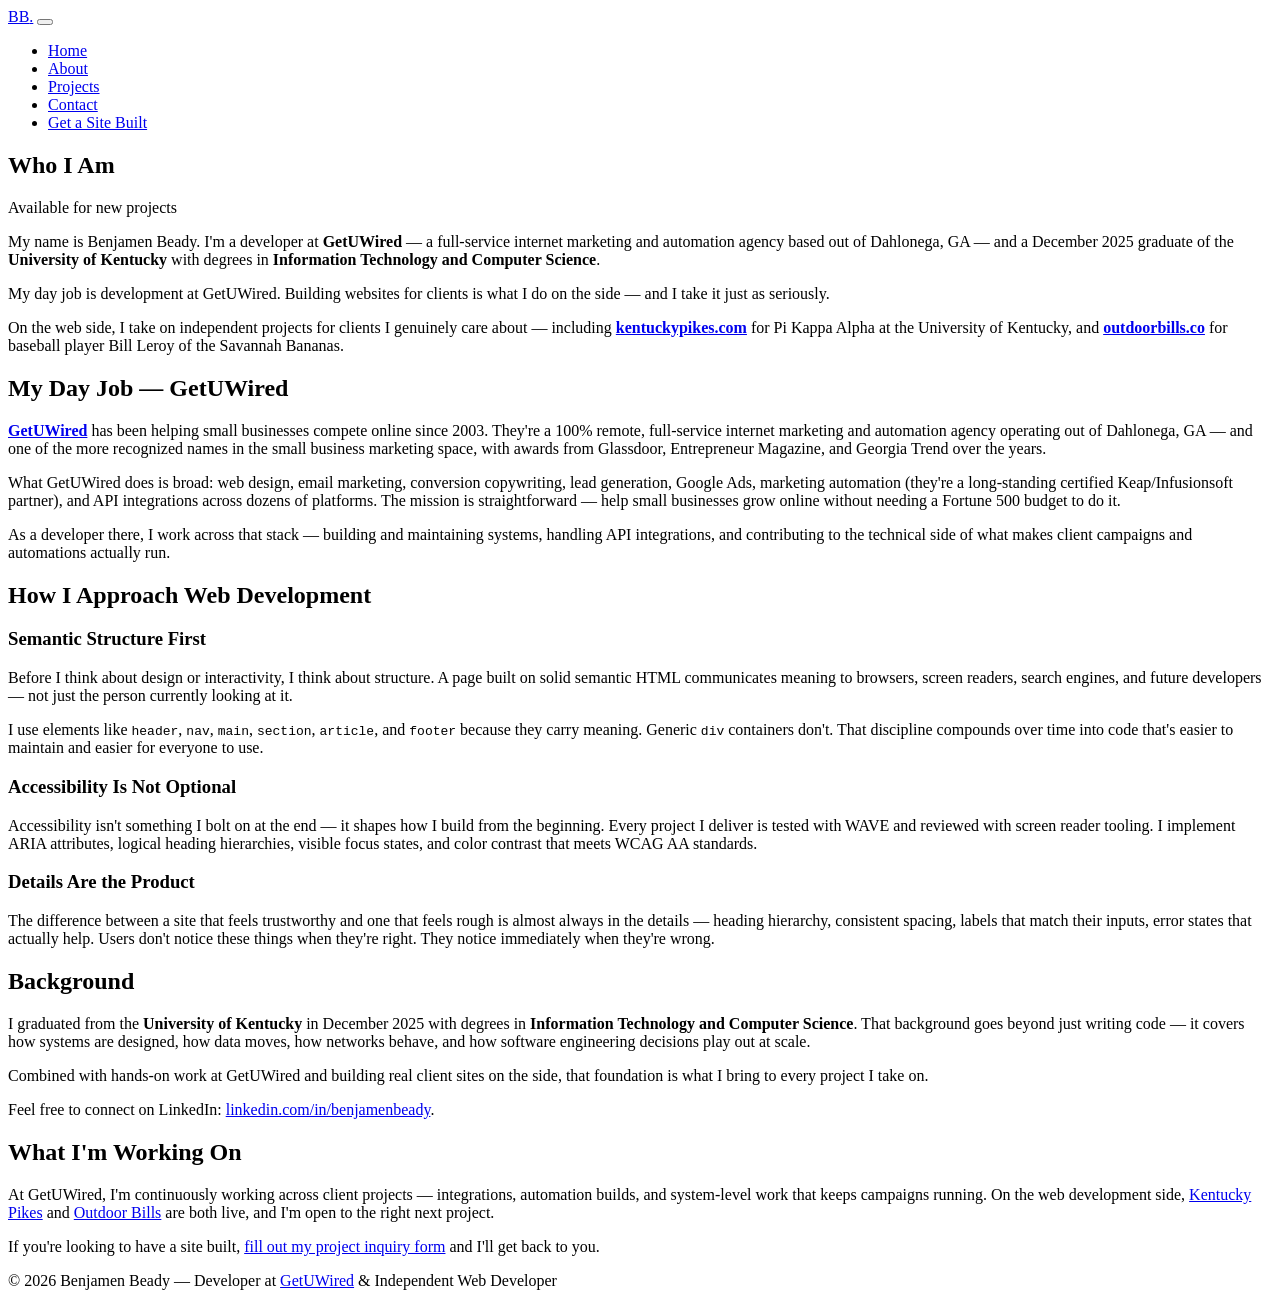
==== commit b2481a90: "Add files via upload" ====
--- a/about.html
+++ b/about.html
@@ -1,253 +1,120 @@
 <!DOCTYPE html>
 <html lang="en">
 <head>
-  <meta charset="UTF-8"/>
-  <meta name="viewport" content="width=device-width,initial-scale=1.0"/>
-  <title>About — Outdoor Bills</title>
-  <link rel="stylesheet" href="style.css"/>
-  <style>
-
-/* ══ ABOUT HERO ══ */
-.about-hero {
-  height: 100vh; min-height: 700px; position: relative;
-  display: flex; flex-direction: column; justify-content: flex-end;
-  overflow: hidden;
-  background: linear-gradient(160deg, #050d08 0%, #0d1e14 25%, #152838 55%, #0a1208 100%);
-}
-.about-hero-glow { position: absolute; inset: 0; pointer-events: none; background: radial-gradient(ellipse at 40% 60%, rgba(59,92,114,.4) 0%, transparent 60%), radial-gradient(ellipse at 80% 20%, rgba(74,103,65,.25) 0%, transparent 50%); }
-.about-hero-grain { position: absolute; inset: 0; pointer-events: none; z-index: 1; opacity: .4; mix-blend-mode: overlay; background-image: url("data:image/svg+xml,%3Csvg viewBox='0 0 512 512' xmlns='http://www.w3.org/2000/svg'%3E%3Cfilter id='n'%3E%3CfeTurbulence type='fractalNoise' baseFrequency='.75' numOctaves='4' stitchTiles='stitch'/%3E%3C/filter%3E%3Crect width='100%25' height='100%25' filter='url(%23n)' opacity='.05'/%3E%3C/svg%3E"); }
-
-/* large background letter */
-.about-hero-letter { position: absolute; bottom: -4rem; right: -2rem; font-family: var(--ff-head); font-size: 40vw; color: rgba(255,255,255,.015); line-height: 1; pointer-events: none; z-index: 1; letter-spacing: -.04em; }
-
-.about-hero-content { position: relative; z-index: 3; padding: 0 6vw 6rem; }
-.about-hero-kicker { display: inline-flex; align-items: center; gap: .6rem; font-size: .6rem; letter-spacing: .45em; text-transform: uppercase; color: #8DC8E0; padding: .22rem .9rem; border: 1px solid rgba(141,200,224,.2); border-radius: 30px; background: rgba(59,92,114,.18); backdrop-filter: blur(8px); margin-bottom: 1.4rem; opacity: 0; animation: rise .8s .3s forwards; }
-.about-hero-h1 { font-family: var(--ff-head); font-size: clamp(5rem,13vw,14rem); line-height: .86; letter-spacing: .02em; color: #fff; opacity: 0; animation: rise 1s .5s forwards; }
-.about-hero-h1 em { font-family: var(--ff-serif); font-style: italic; color: var(--khaki); display: block; }
-.about-hero-sub { font-family: var(--ff-body); font-style: italic; font-size: 1rem; color: rgba(240,235,224,.48); line-height: 1.85; max-width: 480px; margin-top: 1.5rem; opacity: 0; animation: rise 1s .7s forwards; }
-
-@keyframes rise { from{opacity:0;transform:translateY(28px)}to{opacity:1;transform:translateY(0)} }
-
-/* ══ BIO SPLIT ══ */
-.bio-split { background: var(--cream); display: grid; grid-template-columns: 1fr 1.05fr; min-height: 90vh; }
-.bio-img-col { position: relative; overflow: hidden; min-height: 600px; }
-.bio-img-inner { width: 100%; height: 100%; background: linear-gradient(145deg, #1a3028 0%, #243d4a 45%, #1a2018 100%); display: flex; align-items: center; justify-content: center; }
-.bio-img-ph { opacity: .22; text-align: center; }
-.bio-img-ph p { font-family: var(--ff-head); font-size: .65rem; letter-spacing: .25em; color: var(--cream); margin-top: .8rem; text-transform: uppercase; }
-.bio-img-tint { position: absolute; inset: 0; background: linear-gradient(135deg, rgba(59,92,114,.12), rgba(74,103,65,.08)); }
-.bio-nameplate { position: absolute; bottom: 1.8rem; left: 1.8rem; z-index: 2; background: rgba(26,18,9,.88); backdrop-filter: blur(10px); padding: .75rem 1.3rem; border-left: 3px solid var(--sienna); }
-.bio-nameplate strong { font-family: var(--ff-head); font-size: 1.2rem; letter-spacing: .1em; color: #fff; display: block; }
-.bio-nameplate span { font-size: .6rem; letter-spacing: .2em; text-transform: uppercase; color: var(--khaki); }
-
-.bio-text-col { padding: 6rem 5.5rem; display: flex; flex-direction: column; justify-content: center; }
-.bio-bar { width: 44px; height: 2.5px; background: var(--sienna); margin: 1.4rem 0; }
-.bio-pull { font-family: var(--ff-serif); font-style: italic; font-size: 1.15rem; color: var(--river); border-left: 3px solid var(--sienna); padding-left: 1.4rem; line-height: 1.65; margin: 1.8rem 0; }
-.bio-body { font-family: var(--ff-body); font-size: .97rem; line-height: 1.95; color: var(--muted); margin-bottom: .9rem; }
-
-/* ══ MISSION STATEMENT — RAW TYPE ══ */
-.mission-raw {
-  background: var(--earth);
-  padding: 9rem 6vw;
-  position: relative; overflow: hidden;
-}
-.mission-raw::before { content: 'OB'; position: absolute; right: -3rem; bottom: -5rem; font-family: var(--ff-head); font-size: 35vw; color: rgba(255,255,255,.016); line-height: 1; pointer-events: none; letter-spacing: -.04em; }
-.mission-raw-inner { position: relative; z-index: 1; max-width: 1100px; }
-.mission-big { font-family: var(--ff-head); font-size: clamp(3.5rem, 7vw, 9rem); line-height: .87; letter-spacing: .02em; color: #fff; margin: .8rem 0 1.5rem; }
-.mission-big em { font-family: var(--ff-serif); font-style: italic; color: var(--khaki); display: block; }
-.mission-sub { font-family: var(--ff-body); font-style: italic; font-size: 1rem; color: rgba(240,235,224,.45); line-height: 1.9; max-width: 580px; margin-bottom: 4rem; }
-
-/* pillars horizontal ══ */
-.mission-pillars { display: grid; grid-template-columns: repeat(4,1fr); gap: 1px; background: rgba(255,255,255,.04); }
-.mp-card { background: var(--earth2); padding: 2.5rem 1.8rem; border-bottom: 2px solid transparent; transition: border-color .3s, background .3s; }
-.mp-card:hover { background: #1f1710; border-bottom-color: var(--sienna); }
-.mp-icon { font-size: 2rem; display: block; margin-bottom: 1rem; }
-.mp-title { font-family: var(--ff-head); font-size: 1.5rem; letter-spacing: .08em; color: var(--khaki); margin-bottom: .5rem; }
-.mp-body { font-size: .78rem; color: rgba(240,235,224,.35); line-height: 1.7; }
-
-/* ══ PHOTO GALLERY ══ */
-.gallery-section { background: var(--cream); padding: 7rem 6vw; }
-.gallery-grid { display: grid; grid-template-columns: repeat(3,1fr); gap: 5px; margin-top: 3.5rem; }
-.gallery-cell { position: relative; overflow: hidden; aspect-ratio: 4/3; border-radius: 2px; }
-.gallery-cell-bg { width: 100%; height: 100%; filter: saturate(.75); transition: transform .5s, filter .4s; }
-.gallery-cell:hover .gallery-cell-bg { transform: scale(1.07); filter: saturate(1.05); }
-.gallery-ph { width: 100%; height: 100%; display: flex; align-items: center; justify-content: center; font-family: var(--ff-head); font-size: .6rem; letter-spacing: .25em; color: rgba(240,235,224,.2); text-transform: uppercase; flex-direction: column; gap: .5rem; }
-/* gradient placeholders */
-.g1 { background: linear-gradient(145deg,#1a3028,#243d4a,#1a2018); }
-.g2 { background: linear-gradient(145deg,#1e1208,#3d2a12,#2a1a0a); }
-.g3 { background: linear-gradient(145deg,#0a1a22,#1a2e3a,#0d1a10); }
-.g4 { background: linear-gradient(145deg,#0d2018,#1a3a28,#162838); }
-.g5 { background: linear-gradient(145deg,#1e1a10,#302818,#1a2028); }
-.g6 { background: linear-gradient(145deg,#181218,#281e28,#1a1e28); }
-
-/* ══ SANDLOT TEASER ══ */
-.sandlot-teaser { background: var(--moss); padding: 7rem 6vw; display: grid; grid-template-columns: 1fr 1fr; gap: 6rem; align-items: center; }
-.st-img { border-radius: 4px; overflow: hidden; aspect-ratio: 4/3; background: rgba(0,0,0,.15); display: flex; align-items: center; justify-content: center; }
-.st-img-ph { opacity: .2; text-align: center; }
-.st-img-ph p { font-family: var(--ff-head); font-size: .6rem; letter-spacing: .2em; color: var(--cream); margin-top: .7rem; text-transform: uppercase; }
-.st-text .ob-eyebrow { color: rgba(196,170,122,.85); }
-.st-bar { width: 44px; height: 2.5px; background: var(--khaki); margin: 1.4rem 0; }
-.st-body { font-family: var(--ff-body); font-style: italic; font-size: .96rem; line-height: 1.9; color: rgba(240,235,224,.62); margin-bottom: .9rem; }
-.st-btn { display: inline-flex; align-items: center; gap: .5rem; margin-top: 1.6rem; padding: .85rem 2rem; border: 1.5px solid rgba(196,170,122,.35); color: var(--khaki); font-size: .7rem; font-weight: 500; letter-spacing: .18em; text-transform: uppercase; border-radius: 2px; transition: all .25s; }
-.st-btn:hover { border-color: var(--khaki); background: rgba(196,170,122,.08); transform: translateY(-2px); }
-
-@media (max-width:900px) {
-  .bio-split { grid-template-columns: 1fr; }
-  .bio-img-col { min-height: 400px; }
-  .bio-text-col { padding: 4rem 1.5rem; }
-  .mission-pillars { grid-template-columns: repeat(2,1fr); }
-  .gallery-grid { grid-template-columns: repeat(2,1fr); }
-  .sandlot-teaser { grid-template-columns: 1fr; gap: 3rem; padding: 5rem 1.5rem; }
-  .mission-raw { padding: 6rem 1.5rem; }
-  .about-hero-content { padding: 0 1.5rem 5rem; }
-}
-@media (max-width:600px) {
-  .mission-pillars { grid-template-columns: 1fr; }
-  .gallery-grid { grid-template-columns: 1fr; }
-}
-  </style>
+  <meta charset="UTF-8">
+  <meta name="viewport" content="width=device-width, initial-scale=1.0">
+  <meta name="description" content="About Benjamen Beady — Developer at GetUWired and independent web developer. IT and Computer Science graduate from the University of Kentucky.">
+  <meta name="author" content="Benjamen Beady">
+  <title>About | Benjamen Beady</title>
+  <link rel="stylesheet" href="css/styles.css">
+  <script type="application/ld+json">
+  {
+    "@context": "https://schema.org",
+    "@type": "AboutPage",
+    "name": "About Benjamen Beady",
+    "description": "Background and professional profile of Benjamen Beady, Developer at GetUWired and independent web developer.",
+    "mainEntity": {
+      "@type": "Person",
+      "name": "Benjamen Beady",
+      "jobTitle": "Developer",
+      "alumniOf": {
+        "@type": "CollegeOrUniversity",
+        "name": "University of Kentucky"
+      },
+      "description": "Developer at GetUWired and independent web developer. IT and Computer Science graduate from the University of Kentucky, December 2025.",
+      "worksFor": {
+        "@type": "Organization",
+        "name": "GetUWired",
+        "url": "https://getuwired.com",
+        "address": {
+          "@type": "PostalAddress",
+          "addressLocality": "Dahlonega",
+          "addressRegion": "GA",
+          "addressCountry": "US"
+        }
+      },
+      "sameAs": ["https://www.linkedin.com/in/benjamenbeady"],
+      "knowsAbout": ["Full Stack Development","Backend Development","Semantic HTML5","CSS3","JavaScript","APIs","Marketing Automation","Web Accessibility","JSON-LD"]
+    }
+  }
+  </script>
 </head>
 <body>
 
-<!-- ╔═══════════════════════════════════════════════════════════
-     ║  HOW TO ADD BACKGROUND PHOTOS TO THIS PAGE
-     ║
-     ║  1. Upload your photo to the same folder as this HTML file
-     ║  2. Find the hero section below (class="*-hero")
-     ║  3. Find the element with class ending in "-bg" or "-glow"
-     ║  4. Add this to its style:
-     ║        background-image: url("your-photo.jpg");
-     ║        background-size: cover;
-     ║        background-position: center;
-     ║
-     ║  HOW TO ADD PHOTOS IN GALLERY / PRODUCT SECTIONS:
-     ║  Find any div with class "gallery-ph" or "prod-img-inner"
-     ║  Replace the entire div with:
-     ║        <img src="your-photo.jpg" style="width:100%;height:100%;object-fit:cover;"/>
-     ╚═══════════════════════════════════════════════════════════ -->
-<div id="ob-cursor"></div>
-<div id="ob-ring"></div>
-<div class="ob-drawer" id="ob-drawer">
-  <button class="ob-drawer-close" onclick="closeDrawer()">&#x2715;</button>
-  <a href="index.html" onclick="closeDrawer()">Home</a>
-  <a href="shop.html" onclick="closeDrawer()">Shop</a>
-  <a href="about.html" onclick="closeDrawer()">About</a>
-  <a href="youtube.html" onclick="closeDrawer()">YouTube</a>
-  <a href="sandlot.html" onclick="closeDrawer()">Sandlot</a>
-  <a href="contact.html" onclick="closeDrawer()">Contact</a>
-</div>
-<nav class="ob-nav">
-  <a href="index.html" class="ob-nav-logo">Outdoor Bills</a>
-  <div class="ob-nav-links">
-    <a href="index.html">Home</a><a href="shop.html">Shop</a><a href="about.html">About</a><a href="youtube.html">YouTube</a><a href="sandlot.html">Sandlot Revival</a><a href="contact.html">Contact</a>
+<header>
+  <div class="header-inner">
+    <a href="index.html" class="site-logo">BB<span class="logo-dot">.</span></a>
+    <button class="nav-toggle" aria-label="Toggle navigation" aria-expanded="false">
+      <span></span><span></span><span></span>
+    </button>
+    <nav aria-label="Site navigation">
+      <ul>
+        <li><a href="index.html">Home</a></li>
+        <li><a href="about.html">About</a></li>
+        <li><a href="projects.html">Projects</a></li>
+        <li><a href="contact.html">Contact</a></li>
+        <li><a href="get-a-site.html" class="nav-cta">Get a Site Built</a></li>
+      </ul>
+    </nav>
   </div>
-  <a href="shop.html" class="ob-nav-cta">Shop Now</a>
-  <button class="ob-nav-burger" onclick="openDrawer()"><span></span><span></span><span></span></button>
-</nav>
+</header>
 
-<!-- HERO -->
-<section class="about-hero">
-  <div class="about-hero-glow"></div>
-  <div class="about-hero-grain"></div>
-  <div class="about-hero-letter">B</div>
-  <div class="about-hero-content">
-    <div class="about-hero-kicker"><span style="width:5px;height:5px;background:var(--sky);border-radius:50%;animation:blink 2s infinite"></span> Est. 2023 &#8231; Middle Georgia</div>
-    <h1 class="about-hero-h1">Our<br/><em>Story</em></h1>
-    <p class="about-hero-sub">Finding Joy In The Outdoors — around the world, and close to home.</p>
-  </div>
-</section>
-<style>@keyframes blink{0%,100%{opacity:1}50%{opacity:.2}}</style>
+<main>
 
-<!-- BIO SPLIT -->
-<section class="bio-split">
-  <div class="bio-img-col ob-reveal-l">
-    <div class="bio-img-inner">
-      <div class="bio-img-ph">
-        <svg width="72" height="72" viewBox="0 0 24 24" fill="none" stroke="rgba(240,235,224,.25)" stroke-width="1"><circle cx="12" cy="8" r="4"/><path d="M6 20v-2a6 6 0 0 1 12 0v2"/></svg>
-        <p>Upload Bill&apos;s Photo Here</p>
-      </div>
-    </div>
-    <div class="bio-img-tint"></div>
-    <div class="bio-nameplate">
-      <strong>Bill Leroy</strong>
-      <span>Founder, Outdoor Bills</span>
-    </div>
-  </div>
-  <div class="bio-text-col ob-reveal-r">
-    <span class="ob-eyebrow">The Man Behind It</span>
-    <h2 class="ob-title" style="font-size:clamp(3rem,5vw,5.5rem);color:var(--text);">Born <em style="color:var(--river);">Outdoors</em></h2>
-    <div class="bio-bar"></div>
-    <div class="bio-pull">"The outdoors became more than a hobby — it became a way of life."</div>
-    <p class="bio-body">I grew up fishing and hunting in the woods and waters of Middle Georgia, where going outside is where I feel most connected to what truly matters.</p>
-    <p class="bio-body">Outdoor Bills started as a way to share that love with others — people who feel most alive when they are on the water, in the woods, or chasing adventure around the world.</p>
-    <p class="bio-body">Every piece of gear and apparel carries that same spirit. This is more than a brand — it is a community built around finding joy in the outdoors.</p>
-    <div style="display:flex;gap:1rem;margin-top:2rem;flex-wrap:wrap;">
-      <a href="https://www.youtube.com/@bill_leroy" class="btn-solid" target="_blank">Watch on YouTube <svg width="13" height="13" viewBox="0 0 24 24" fill="none" stroke="currentColor" stroke-width="2.5"><path d="M5 12h14M12 5l7 7-7 7"/></svg></a>
-      <a href="shop.html" class="btn-outline btn-outline-dark">Shop the Gear</a>
-    </div>
-  </div>
-</section>
+  <section class="reveal">
+    <h2>Who I Am</h2>
+    <div class="availability-badge">Available for new projects</div>
+    <p>My name is Benjamen Beady. I'm a developer at <strong>GetUWired</strong> — a full-service internet marketing and automation agency based out of Dahlonega, GA — and a December 2025 graduate of the <strong>University of Kentucky</strong> with degrees in <strong>Information Technology and Computer Science</strong>.</p>
+    <p class="highlight">My day job is development at GetUWired. Building websites for clients is what I do on the side — and I take it just as seriously.</p>
+    <p>On the web side, I take on independent projects for clients I genuinely care about — including <strong><a href="https://kentuckypikes.com" target="_blank" rel="noopener noreferrer">kentuckypikes.com</a></strong> for Pi Kappa Alpha at the University of Kentucky, and <strong><a href="https://outdoorbills.co" target="_blank" rel="noopener noreferrer">outdoorbills.co</a></strong> for baseball player Bill Leroy of the Savannah Bananas.</p>
+  </section>
 
-<!-- MISSION -->
-<section class="mission-raw">
-  <div class="mission-raw-inner">
-    <span class="ob-eyebrow khaki ob-reveal">Our Mission</span>
-    <h2 class="mission-big ob-reveal d1">Finding Joy —<br/><em>For Your Next Adventure</em></h2>
-    <p class="mission-sub ob-reveal d2">We believe time spent in nature changes you. It slows you down, connects you to what matters, and reminds you that the best things in life happen outside. Outdoor Bills exists to outfit that life and celebrate it.</p>
-    <div class="mission-pillars">
-      <div class="mp-card ob-reveal d1"><span class="mp-icon">&#127920;</span><div class="mp-title">Fish On</div><p class="mp-body">On the water from first light. Chasing the catch wherever it takes us.</p></div>
-      <div class="mp-card ob-reveal d2"><span class="mp-icon">&#129420;</span><div class="mp-title">Hunt More</div><p class="mp-body">In the field at dawn. Patience, tradition, and the thrill of the wild.</p></div>
-      <div class="mp-card ob-reveal d3"><span class="mp-icon">&#127807;</span><div class="mp-title">Get Outdoors</div><p class="mp-body">Any trail, any terrain. Life is better outside — go find it.</p></div>
-      <div class="mp-card ob-reveal d4"><span class="mp-icon">&#128591;</span><div class="mp-title">Find Joy</div><p class="mp-body">Faith, community, and the outdoors. That is what this is all about.</p></div>
-    </div>
-  </div>
-</section>
+  <section class="reveal">
+    <h2>My Day Job — GetUWired</h2>
+    <p><strong><a href="https://getuwired.com" target="_blank" rel="noopener noreferrer">GetUWired</a></strong> has been helping small businesses compete online since 2003. They're a 100% remote, full-service internet marketing and automation agency operating out of Dahlonega, GA — and one of the more recognized names in the small business marketing space, with awards from Glassdoor, Entrepreneur Magazine, and Georgia Trend over the years.</p>
+    <p>What GetUWired does is broad: web design, email marketing, conversion copywriting, lead generation, Google Ads, marketing automation (they're a long-standing certified Keap/Infusionsoft partner), and API integrations across dozens of platforms. The mission is straightforward — help small businesses grow online without needing a Fortune 500 budget to do it.</p>
+    <p>As a developer there, I work across that stack — building and maintaining systems, handling API integrations, and contributing to the technical side of what makes client campaigns and automations actually run.</p>
+  </section>
 
-<!-- GALLERY -->
-<section class="gallery-section">
-  <div class="ob-reveal">
-    <span class="ob-eyebrow">Life Outdoors</span>
-    <h2 class="ob-title" style="font-size:clamp(2.5rem,4.5vw,5rem);color:var(--text);">On The <em style="color:var(--river);">Road</em></h2>
-  </div>
-  <div class="gallery-grid">
-    <div class="gallery-cell ob-reveal d1"><div class="gallery-ph g1"><svg width="28" height="28" viewBox="0 0 24 24" fill="none" stroke="rgba(240,235,224,.25)" stroke-width="1"><rect x="2" y="2" width="20" height="20" rx="2"/><circle cx="8" cy="8" r="2"/><path d="m2 14 6-6 4 4 2-2 8 8"/></svg><span>Add Photo</span></div></div>
-    <div class="gallery-cell ob-reveal d2"><div class="gallery-ph g2"><svg width="28" height="28" viewBox="0 0 24 24" fill="none" stroke="rgba(240,235,224,.25)" stroke-width="1"><rect x="2" y="2" width="20" height="20" rx="2"/><circle cx="8" cy="8" r="2"/><path d="m2 14 6-6 4 4 2-2 8 8"/></svg><span>Add Photo</span></div></div>
-    <div class="gallery-cell ob-reveal d3"><div class="gallery-ph g3"><svg width="28" height="28" viewBox="0 0 24 24" fill="none" stroke="rgba(240,235,224,.25)" stroke-width="1"><rect x="2" y="2" width="20" height="20" rx="2"/><circle cx="8" cy="8" r="2"/><path d="m2 14 6-6 4 4 2-2 8 8"/></svg><span>Add Photo</span></div></div>
-    <div class="gallery-cell ob-reveal d1"><div class="gallery-ph g4"><svg width="28" height="28" viewBox="0 0 24 24" fill="none" stroke="rgba(240,235,224,.25)" stroke-width="1"><rect x="2" y="2" width="20" height="20" rx="2"/><circle cx="8" cy="8" r="2"/><path d="m2 14 6-6 4 4 2-2 8 8"/></svg><span>Add Photo</span></div></div>
-    <div class="gallery-cell ob-reveal d2"><div class="gallery-ph g5"><svg width="28" height="28" viewBox="0 0 24 24" fill="none" stroke="rgba(240,235,224,.25)" stroke-width="1"><rect x="2" y="2" width="20" height="20" rx="2"/><circle cx="8" cy="8" r="2"/><path d="m2 14 6-6 4 4 2-2 8 8"/></svg><span>Add Photo</span></div></div>
-    <div class="gallery-cell ob-reveal d3"><div class="gallery-ph g6"><svg width="28" height="28" viewBox="0 0 24 24" fill="none" stroke="rgba(240,235,224,.25)" stroke-width="1"><rect x="2" y="2" width="20" height="20" rx="2"/><circle cx="8" cy="8" r="2"/><path d="m2 14 6-6 4 4 2-2 8 8"/></svg><span>Add Photo</span></div></div>
-  </div>
-</section>
+  <section class="reveal">
+    <h2>How I Approach Web Development</h2>
 
-<!-- SANDLOT TEASER -->
-<section class="sandlot-teaser">
-  <div class="st-img ob-reveal-l">
-    <div class="st-img-ph">
-      <svg width="64" height="64" viewBox="0 0 24 24" fill="none" stroke="rgba(240,235,224,.25)" stroke-width="1"><path d="M3 9l9-7 9 7v11a2 2 0 0 1-2 2H5a2 2 0 0 1-2-2z"/><polyline points="9 22 9 12 15 12 15 22"/></svg>
-      <p>Sandlot Revival Photo</p>
-    </div>
-  </div>
-  <div class="st-text ob-reveal-r">
-    <span class="ob-eyebrow">Our Community</span>
-    <h2 class="ob-title" style="font-size:clamp(2.5rem,4.5vw,5rem);color:#fff;">Sandlot <em style="color:var(--khaki);">Revival</em></h2>
-    <div class="st-bar"></div>
-    <p class="st-body">Sandlot Revival is about more than the outdoors. It is a community rooted in faith, friendship, and the belief that life is best lived together — outside.</p>
-    <p class="st-body">Outdoor Bills is proud to be part of that mission.</p>
-    <a href="sandlot.html" class="st-btn">Learn More &#8594;</a>
-  </div>
-</section>
+    <article>
+      <h3>Semantic Structure First</h3>
+      <p>Before I think about design or interactivity, I think about structure. A page built on solid semantic HTML communicates meaning to browsers, screen readers, search engines, and future developers — not just the person currently looking at it.</p>
+      <p>I use elements like <code>header</code>, <code>nav</code>, <code>main</code>, <code>section</code>, <code>article</code>, and <code>footer</code> because they carry meaning. Generic <code>div</code> containers don't. That discipline compounds over time into code that's easier to maintain and easier for everyone to use.</p>
+    </article>
 
-<!-- FOOTER -->
-<div class="ob-footer-wrap">
-  <footer class="ob-footer">
-    <div class="ob-footer-grid">
-      <div><a href="index.html" class="ob-footer-logo">Outdoor Bills</a><p class="ob-footer-tag">For your next adventure.</p><div class="ob-footer-soc"><a href="https://instagram.com/outdoorbills" target="_blank">IG</a><a href="https://www.youtube.com/@bill_leroy" target="_blank">YT</a><a href="https://tiktok.com/@outdoorbills" target="_blank">TK</a></div></div>
-      <div class="ob-footer-col"><h5>Shop</h5><ul><li><a href="shop.html">All Products</a></li><li><a href="shop.html">Hats &amp; Caps</a></li><li><a href="shop.html">Apparel</a></li></ul></div>
-      <div class="ob-footer-col"><h5>About</h5><ul><li><a href="about.html">Our Story</a></li><li><a href="youtube.html">YouTube</a></li><li><a href="sandlot.html">Sandlot Revival</a></li></ul></div>
-      <div class="ob-footer-col"><h5>Connect</h5><ul><li><a href="https://instagram.com/outdoorbills" target="_blank">Instagram</a></li><li><a href="contact.html">Contact</a></li></ul></div>
-    </div>
-    <div class="ob-footer-bottom"><span>&copy; <span class="ob-year"></span> Outdoor Bills.</span><span>Finding Joy In The Outdoors</span></div>
-  </footer>
-</div>
-<script src="main.js"></script>
+    <article>
+      <h3>Accessibility Is Not Optional</h3>
+      <p>Accessibility isn't something I bolt on at the end — it shapes how I build from the beginning. Every project I deliver is tested with WAVE and reviewed with screen reader tooling. I implement ARIA attributes, logical heading hierarchies, visible focus states, and color contrast that meets WCAG AA standards.</p>
+    </article>
+
+    <article>
+      <h3>Details Are the Product</h3>
+      <p>The difference between a site that feels trustworthy and one that feels rough is almost always in the details — heading hierarchy, consistent spacing, labels that match their inputs, error states that actually help. Users don't notice these things when they're right. They notice immediately when they're wrong.</p>
+    </article>
+  </section>
+
+  <section class="reveal">
+    <h2>Background</h2>
+    <p>I graduated from the <strong>University of Kentucky</strong> in December 2025 with degrees in <strong>Information Technology and Computer Science</strong>. That background goes beyond just writing code — it covers how systems are designed, how data moves, how networks behave, and how software engineering decisions play out at scale.</p>
+    <p>Combined with hands-on work at GetUWired and building real client sites on the side, that foundation is what I bring to every project I take on.</p>
+    <p>Feel free to connect on LinkedIn: <a href="https://www.linkedin.com/in/benjamenbeady" target="_blank" rel="noopener noreferrer">linkedin.com/in/benjamenbeady</a>.</p>
+  </section>
+
+  <section class="reveal">
+    <h2>What I'm Working On</h2>
+    <p>At GetUWired, I'm continuously working across client projects — integrations, automation builds, and system-level work that keeps campaigns running. On the web development side, <a href="https://kentuckypikes.com" target="_blank" rel="noopener noreferrer">Kentucky Pikes</a> and <a href="https://outdoorbills.co" target="_blank" rel="noopener noreferrer">Outdoor Bills</a> are both live, and I'm open to the right next project.</p>
+    <p>If you're looking to have a site built, <a href="get-a-site.html">fill out my project inquiry form</a> and I'll get back to you.</p>
+  </section>
+
+</main>
+
+<footer>
+  <p>&copy; 2026 Benjamen Beady &mdash; Developer at <a href="https://getuwired.com" target="_blank" rel="noopener noreferrer">GetUWired</a> &amp; Independent Web Developer</p>
+</footer>
+
+<script src="js/main.js" defer></script>
 </body>
 </html>
